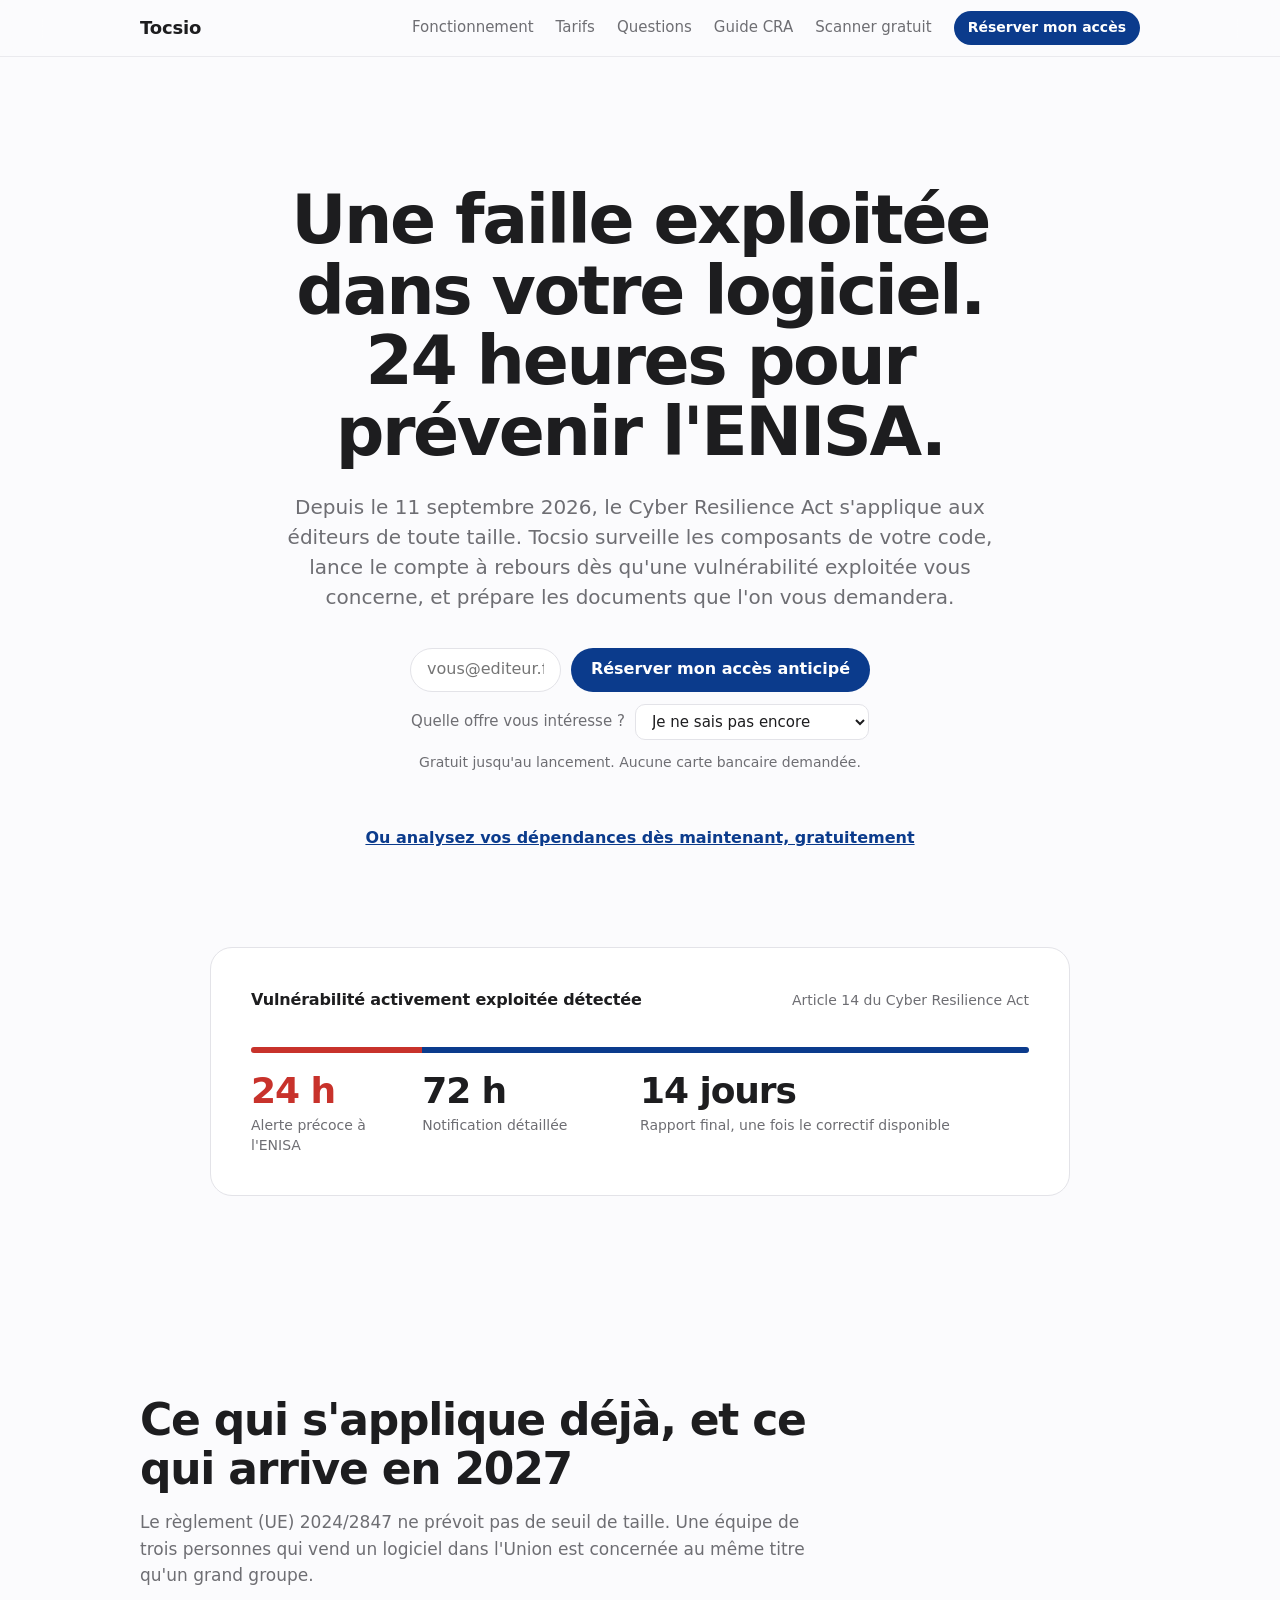
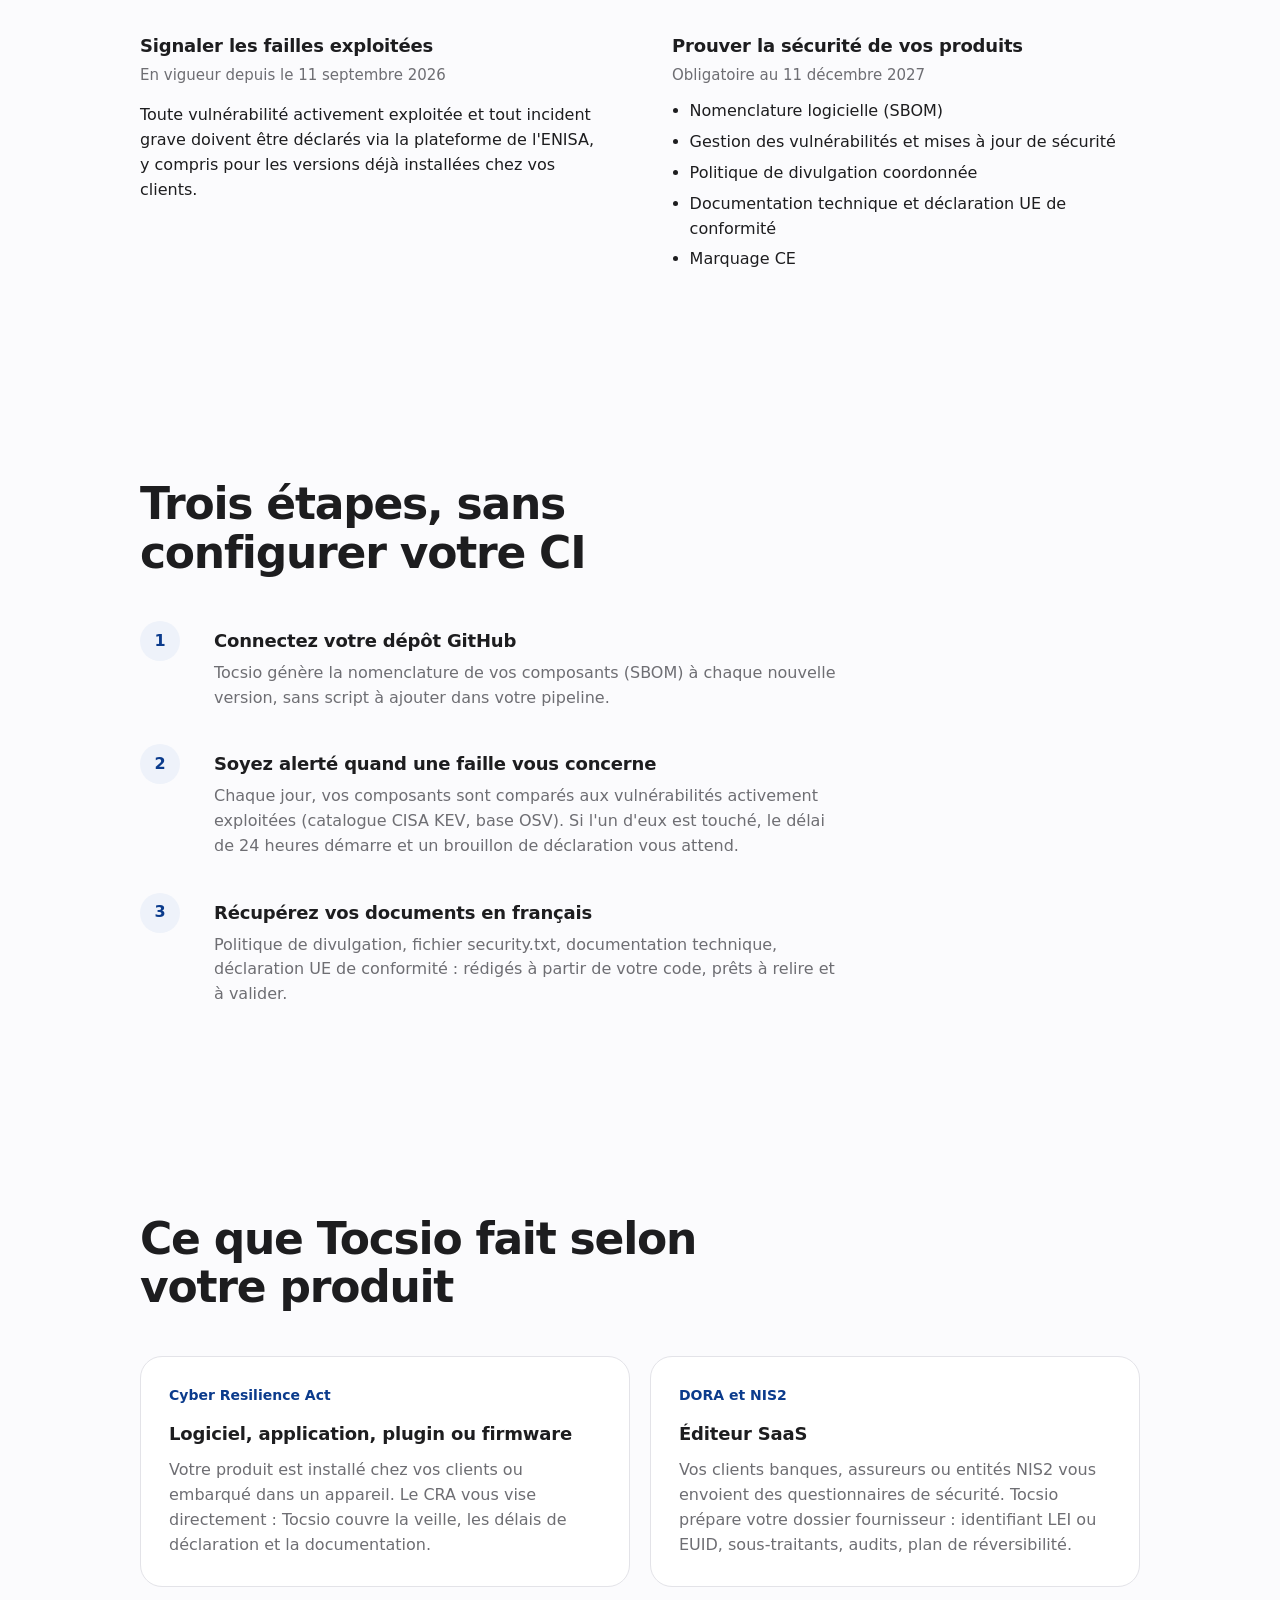
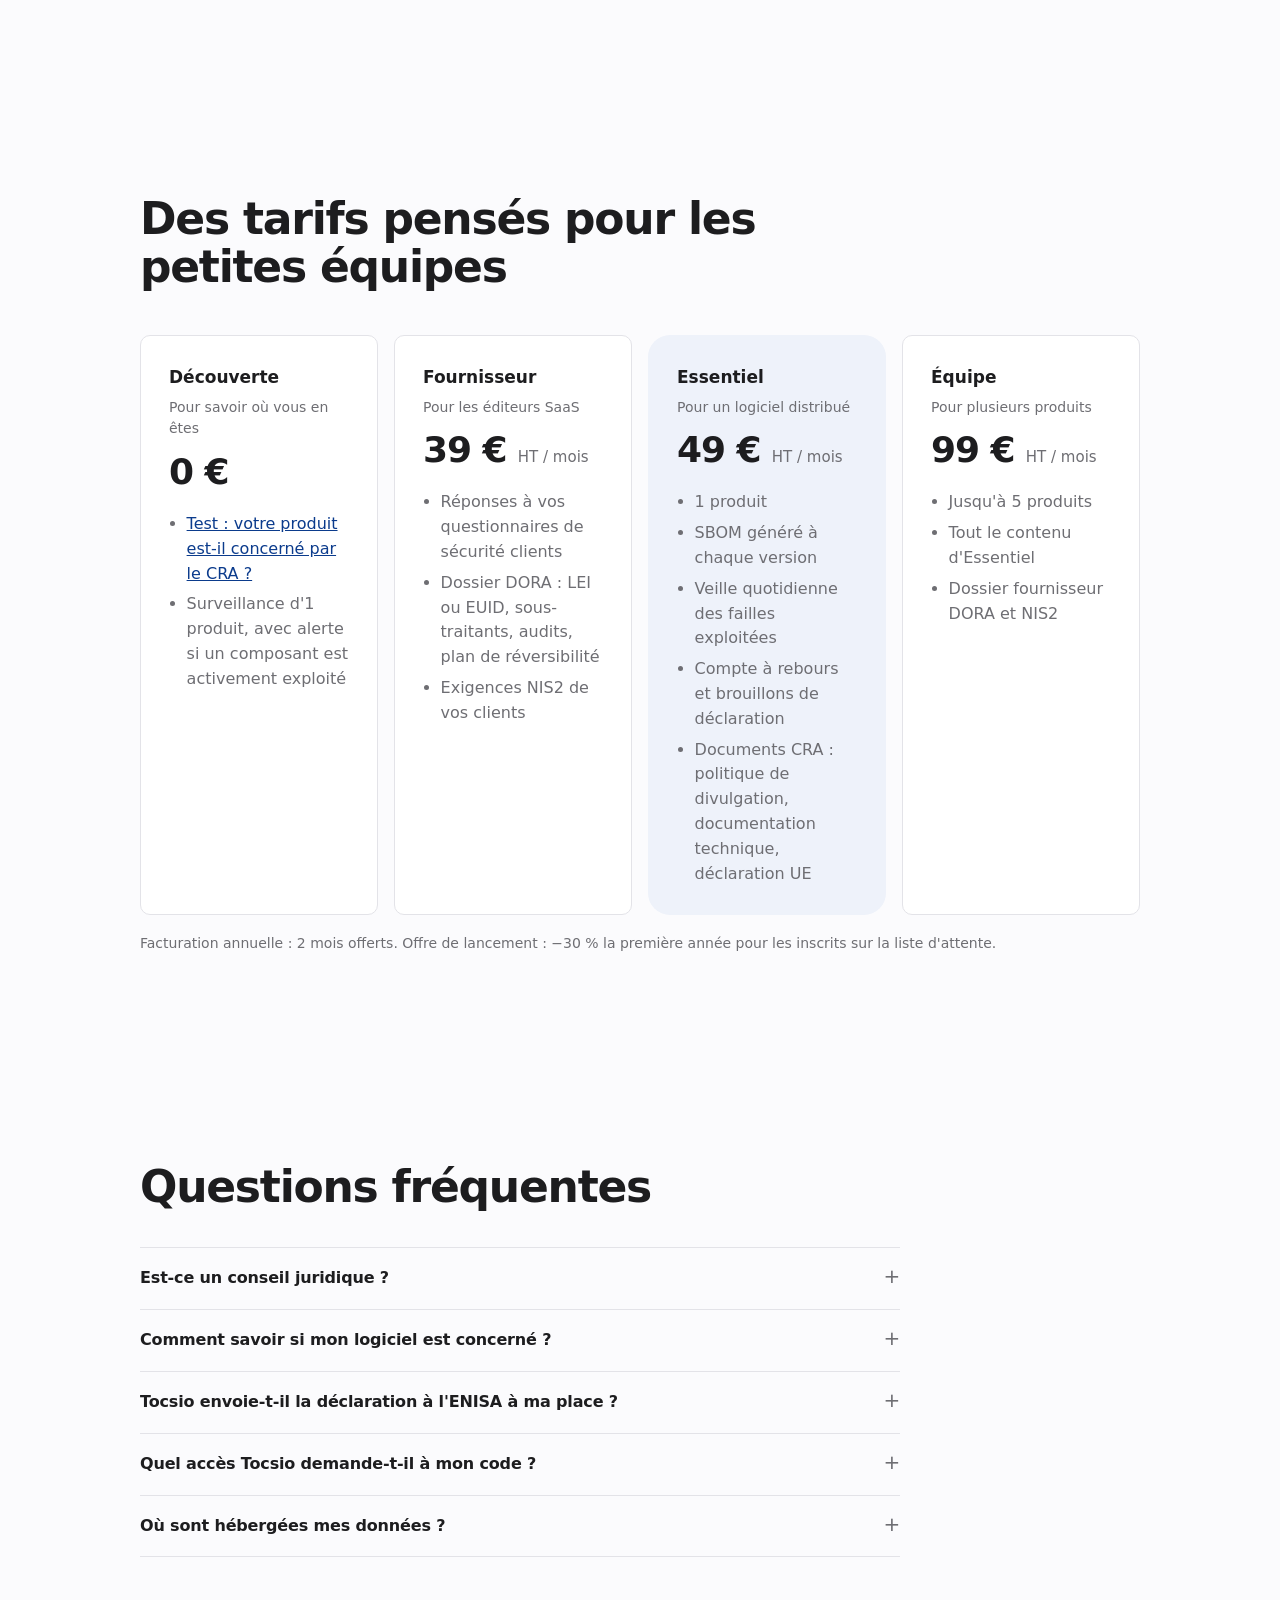
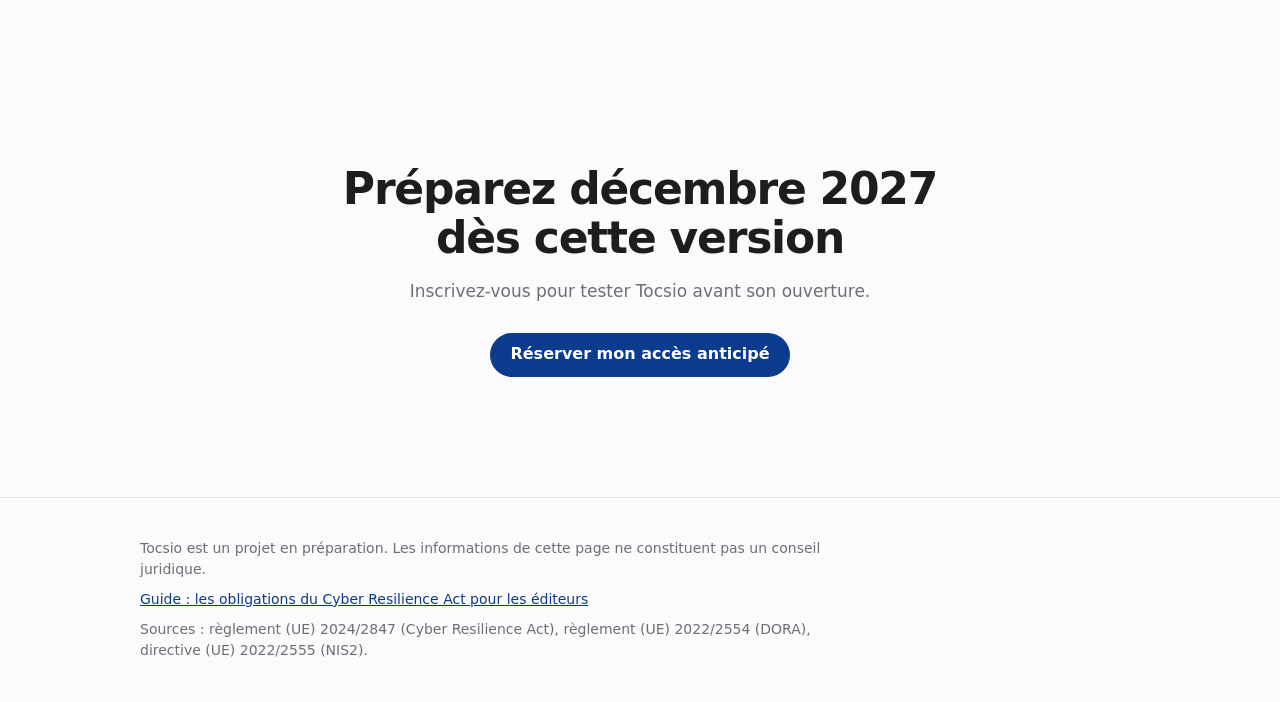
==== index.html @ d448d85e "Add the free dependency scanner and a daily CISA KEV mirror The scanner reads lockfiles from a publi" ====
<!doctype html>
<html lang="fr">
<head>
<meta charset="utf-8">
<meta name="viewport" content="width=device-width, initial-scale=1, viewport-fit=cover">
<title>Tocsio | Conformité Cyber Resilience Act pour éditeurs de logiciels</title>
<meta name="description" content="Depuis le 11 septembre 2026, le Cyber Resilience Act impose aux éditeurs de signaler en 24 heures toute vulnérabilité exploitée. Tocsio surveille vos composants, lance le compte à rebours et prépare vos documents.">
<link rel="canonical" href="https://hosniadnane.github.io/vigie-landing/">
<style>
  :root {
    --paper: #FBFBFD;
    --surface: #FFFFFF;
    --ink: #1D1D1F;
    --mute: #6E6E73;
    --line: #E3E3E8;
    --blue: #0B3B8C;
    --blue-soft: #EEF2FA;
    --signal: #C8322B;
    --nav: rgba(251, 251, 253, 0.72);
    --radius-lg: 22px;
    --radius-sm: 10px;
    color-scheme: light;
  }
  @media (prefers-color-scheme: dark) {
    :root {
      --paper: #0F1012;
      --surface: #17181B;
      --ink: #F5F5F7;
      --mute: #A1A1A6;
      --line: #2C2D31;
      --blue: #7FA6F0;
      --blue-soft: #18213A;
      --signal: #FF6B5E;
      --nav: rgba(15, 16, 18, 0.72);
      color-scheme: dark;
    }
  }

  * { box-sizing: border-box; }
  html { -webkit-text-size-adjust: 100%; scroll-behavior: smooth; }
  body {
    margin: 0;
    background: var(--paper);
    color: var(--ink);
    font: 100%/1.55 system-ui, -apple-system, "Segoe UI", Roboto, "Helvetica Neue", Arial, sans-serif;
    font-optical-sizing: auto;
  }
  a { color: var(--blue); }
  :focus-visible { outline: 3px solid var(--blue); outline-offset: 3px; border-radius: 6px; }

  .visually-hidden { position: absolute; width: 1px; height: 1px; overflow: hidden; clip: rect(0 0 0 0); white-space: nowrap; }

  .wrap { max-width: 1040px; margin: 0 auto; padding-inline: max(20px, env(safe-area-inset-left)); }

  /* Navigation: translucent layer, content scrolls under it */
  .nav {
    position: sticky;
    top: 0;
    z-index: 10;
    padding-top: env(safe-area-inset-top, 0px);
    background: var(--nav);
    backdrop-filter: blur(20px) saturate(180%);
    -webkit-backdrop-filter: blur(20px) saturate(180%);
    border-bottom: 1px solid color-mix(in srgb, var(--line) 70%, transparent);
  }
  .nav-inner { display: flex; align-items: center; justify-content: space-between; gap: 16px; height: 56px; }
  .brand { font-weight: 650; font-size: 1.125rem; letter-spacing: -0.01em; color: var(--ink); text-decoration: none; }
  .nav-links { display: flex; align-items: center; gap: 22px; font-size: 0.9375rem; }
  .nav-links a { color: var(--mute); text-decoration: none; }
  .nav-links a:hover { color: var(--ink); }
  .nav-links .btn { color: #fff; }

  .btn {
    display: inline-flex;
    align-items: center;
    justify-content: center;
    min-height: 44px;
    padding: 0 20px;
    border: 0;
    border-radius: 999px;
    background: var(--blue);
    color: #fff;
    font: inherit;
    font-weight: 600;
    text-decoration: none;
    cursor: pointer;
    transition: transform 100ms ease-out, opacity 150ms ease;
  }
  .btn:hover { opacity: 0.92; }
  .btn:active { transform: scale(0.97); }
  .btn-small { min-height: 34px; padding: 0 14px; font-size: 0.875rem; }
  @media (prefers-color-scheme: dark) { .btn, .nav-links .btn { color: #0F1012; } }

  /* Hero */
  .hero { padding-block: clamp(64px, 11vw, 128px) clamp(48px, 8vw, 96px); text-align: center; }
  .hero h1 {
    margin: 0 auto;
    max-width: 17ch;
    font-size: clamp(2.25rem, 6vw, 4.25rem);
    line-height: 1.04;
    letter-spacing: -0.035em;
    font-weight: 700;
  }
  .hero .lede {
    margin: 24px auto 0;
    max-width: 58ch;
    font-size: clamp(1.0625rem, 1.6vw, 1.25rem);
    line-height: 1.5;
    color: var(--mute);
  }

  /* Waitlist form */
  .signup { margin: 36px auto 0; max-width: 460px; }
  .signup-row { display: flex; gap: 10px; }
  .signup input {
    flex: 1;
    min-width: 0;
    min-height: 44px;
    padding: 0 16px;
    border: 1px solid var(--line);
    border-radius: 999px;
    background: var(--surface);
    color: var(--ink);
    font: inherit;
  }
  .signup input:focus-visible { outline-offset: 1px; }
  .signup .note { margin: 12px 0 0; font-size: 0.875rem; color: var(--mute); }
  .try { margin: 18px 0 0; font-weight: 600; }
  .plan-pick { display: flex; align-items: center; justify-content: center; gap: 10px; margin-top: 12px; font-size: 0.9375rem; color: var(--mute); flex-wrap: wrap; }
  .plan-pick select {
    min-height: 36px; padding: 0 12px; border: 1px solid var(--line); border-radius: 10px;
    background: var(--surface); color: var(--ink); font: inherit;
  }
  .signup .status { margin: 12px 0 0; font-size: 0.9375rem; min-height: 1.5em; }
  .signup .status.ok { color: var(--blue); }
  .signup .status.err { color: var(--signal); }
  @media (max-width: 480px) { .signup-row { flex-direction: column; } }

  /* The reporting clock: the one bold element */
  .clock {
    margin: clamp(56px, 9vw, 96px) auto 0;
    max-width: 860px;
    padding: clamp(24px, 4vw, 40px);
    border-radius: var(--radius-lg);
    background: var(--surface);
    border: 1px solid var(--line);
    text-align: left;
  }
  .clock-head { display: flex; justify-content: space-between; align-items: baseline; gap: 12px; flex-wrap: wrap; }
  .clock-head p { margin: 0; font-weight: 600; letter-spacing: -0.01em; }
  .clock-head span { color: var(--mute); font-size: 0.875rem; }
  .track { position: relative; height: 6px; margin: 34px 0 0; border-radius: 99px; background: var(--line); overflow: hidden; }
  .fill {
    position: absolute; inset: 0;
    background: linear-gradient(90deg, var(--signal) 0 22%, var(--blue) 22% 100%);
    transform-origin: left center;
    transform: scaleX(1);
  }
  .clock.pending .fill { transform: scaleX(0); }
  .clock.animate .fill { animation: run 2.4s cubic-bezier(0.22, 1, 0.36, 1) 0.3s both; }
  @keyframes run { from { transform: scaleX(0); } to { transform: scaleX(1); } }
  .marks { display: grid; grid-template-columns: 22% 28% 1fr; margin-top: 18px; }
  .mark { padding-right: 12px; }
  .mark b { display: block; font-size: clamp(1.5rem, 3.4vw, 2.25rem); line-height: 1.1; letter-spacing: -0.03em; }
  .mark.first b { color: var(--signal); }
  .mark small { display: block; margin-top: 6px; color: var(--mute); font-size: 0.875rem; line-height: 1.4; }
  @media (max-width: 640px) {
    .marks { grid-template-columns: 1fr; gap: 18px; }
    .track { display: none; }
    .mark { padding-left: 14px; border-left: 3px solid var(--blue); }
    .mark.first { border-left-color: var(--signal); }
  }

  /* Sections */
  section { padding-block: clamp(56px, 9vw, 104px); }
  .section-title {
    margin: 0;
    max-width: 22ch;
    font-size: clamp(1.75rem, 3.6vw, 2.75rem);
    line-height: 1.1;
    letter-spacing: -0.028em;
    font-weight: 700;
  }
  .section-intro { margin: 16px 0 0; max-width: 62ch; color: var(--mute); font-size: 1.0625rem; }

  .law { display: grid; grid-template-columns: 1fr 1fr; gap: clamp(28px, 5vw, 64px); margin-top: 44px; }
  .law h3 { margin: 0; font-size: 1.125rem; letter-spacing: -0.01em; }
  .law .when { margin: 4px 0 12px; color: var(--mute); font-size: 0.9375rem; }
  .law p, .law li { max-width: 52ch; }
  .law ul { margin: 0; padding-left: 1.1em; }
  .law li + li { margin-top: 6px; }
  @media (max-width: 720px) { .law { grid-template-columns: 1fr; } }

  .steps { list-style: none; margin: 44px 0 0; padding: 0; display: grid; gap: 34px; counter-reset: step; }
  .steps li { display: grid; grid-template-columns: 56px 1fr; gap: 6px 18px; counter-increment: step; }
  .steps li::before {
    content: counter(step);
    grid-row: span 2;
    width: 40px; height: 40px;
    display: grid; place-items: center;
    border-radius: 50%;
    background: var(--blue-soft);
    color: var(--blue);
    font-weight: 700;
  }
  .steps h3 { margin: 6px 0 0; font-size: 1.125rem; letter-spacing: -0.01em; }
  .steps p { margin: 0; max-width: 62ch; color: var(--mute); }

  .who { display: grid; grid-template-columns: 1fr 1fr; gap: 20px; margin-top: 44px; }
  .who article { padding: 28px; border-radius: var(--radius-lg); background: var(--surface); border: 1px solid var(--line); }
  .who h3 { margin: 0 0 10px; font-size: 1.125rem; letter-spacing: -0.01em; }
  .who p { margin: 0; color: var(--mute); }
  .who .tag { margin: 0 0 14px; font-size: 0.875rem; font-weight: 600; color: var(--blue); }
  @media (max-width: 720px) { .who { grid-template-columns: 1fr; } }

  .plans { display: grid; grid-template-columns: repeat(4, 1fr); gap: 16px; margin-top: 44px; align-items: stretch; }
  .plan .for { margin: 6px 0 0; font-size: 0.875rem; color: var(--mute); }
  .plan { padding: 28px; border-radius: var(--radius-sm); border: 1px solid var(--line); background: var(--surface); display: flex; flex-direction: column; }
  .plan.main { border-radius: var(--radius-lg); background: var(--blue-soft); border-color: transparent; }
  .plan h3 { margin: 0; font-size: 1.0625rem; }
  .price { margin: 14px 0 4px; font-size: 2.25rem; font-weight: 700; letter-spacing: -0.03em; line-height: 1; }
  .price span { font-size: 0.9375rem; font-weight: 500; color: var(--mute); letter-spacing: 0; }
  .plan ul { margin: 18px 0 0; padding-left: 1.1em; color: var(--mute); }
  .plan li + li { margin-top: 6px; }
  .plans-note { margin: 18px 0 0; color: var(--mute); font-size: 0.875rem; }
  @media (max-width: 980px) { .plans { grid-template-columns: repeat(2, 1fr); } }
  @media (max-width: 560px) { .plans { grid-template-columns: 1fr; } }

  .faq { margin-top: 36px; max-width: 760px; }
  .faq details { border-top: 1px solid var(--line); padding: 18px 0; }
  .faq details:last-child { border-bottom: 1px solid var(--line); }
  .faq summary { cursor: pointer; font-weight: 600; letter-spacing: -0.01em; list-style: none; display: flex; justify-content: space-between; gap: 16px; }
  .faq summary::-webkit-details-marker { display: none; }
  .faq summary::after { content: "+"; color: var(--mute); font-weight: 400; font-size: 1.25rem; line-height: 1; transition: transform 200ms ease; }
  .faq details[open] summary::after { transform: rotate(45deg); }
  .faq p { margin: 12px 0 0; color: var(--mute); max-width: 66ch; }

  .closing { text-align: center; }
  .closing .section-title { margin-inline: auto; }
  .closing .section-intro { margin-inline: auto; }

  footer { padding-block: 40px calc(40px + env(safe-area-inset-bottom, 0px)); border-top: 1px solid var(--line); color: var(--mute); font-size: 0.875rem; }
  footer p { margin: 0; max-width: 80ch; }
  footer p + p { margin-top: 8px; }

  @media (max-width: 560px) { .nav-links a:not(.btn) { display: none; } }

  @media (prefers-reduced-motion: reduce) {
    html { scroll-behavior: auto; }
    .clock.animate .fill { animation: none; }
    .btn, .faq summary::after { transition: none; }
  }
  @media (prefers-reduced-transparency: reduce) {
    .nav { background: var(--paper); backdrop-filter: none; -webkit-backdrop-filter: none; }
  }
</style>
</head>
<body>

<header class="nav">
  <div class="wrap nav-inner">
    <a class="brand" href="#">Tocsio</a>
    <nav class="nav-links" aria-label="Navigation principale">
      <a href="#fonctionnement">Fonctionnement</a>
      <a href="#tarifs">Tarifs</a>
      <a href="#questions">Questions</a>
      <a href="cyber-resilience-act-editeurs/">Guide CRA</a>
      <a href="scanner/">Scanner gratuit</a>
      <a class="btn btn-small" href="#inscription">Réserver mon accès</a>
    </nav>
  </div>
</header>

<main>
  <div class="wrap hero">
    <h1>Une faille exploitée dans votre logiciel. 24&nbsp;heures pour prévenir l'ENISA.</h1>
    <p class="lede">Depuis le 11&nbsp;septembre 2026, le Cyber Resilience Act s'applique aux éditeurs de toute taille. Tocsio surveille les composants de votre code, lance le compte à rebours dès qu'une vulnérabilité exploitée vous concerne, et prépare les documents que l'on vous demandera.</p>

    <form class="signup" id="inscription" novalidate>
      <div class="signup-row">
        <label for="email" class="visually-hidden">Adresse e-mail professionnelle</label>
        <input id="email" name="email" type="email" autocomplete="email" placeholder="vous@editeur.fr" required>
        <button class="btn" type="submit">Réserver mon accès anticipé</button>
      </div>
      <div class="plan-pick">
        <label for="offre">Quelle offre vous intéresse ?</label>
        <select id="offre" name="offre">
          <option value="">Je ne sais pas encore</option>
          <option value="decouverte">Découverte (0 €)</option>
          <option value="fournisseur">Fournisseur (39 € / mois)</option>
          <option value="essentiel">Essentiel (49 € / mois)</option>
          <option value="equipe">Équipe (99 € / mois)</option>
        </select>
      </div>
      <p class="note">Gratuit jusqu'au lancement. Aucune carte bancaire demandée.</p>
      <p class="status" role="status" aria-live="polite"></p>
    </form>
    <p class="try"><a href="scanner/">Ou analysez vos dépendances dès maintenant, gratuitement</a></p>

    <div class="clock" id="clock" aria-label="Délais de déclaration imposés par le Cyber Resilience Act">
      <div class="clock-head">
        <p>Vulnérabilité activement exploitée détectée</p>
        <span>Article 14 du Cyber Resilience Act</span>
      </div>
      <div class="track" aria-hidden="true"><div class="fill"></div></div>
      <div class="marks">
        <div class="mark first"><b>24 h</b><small>Alerte précoce à l'ENISA</small></div>
        <div class="mark"><b>72 h</b><small>Notification détaillée</small></div>
        <div class="mark"><b>14 jours</b><small>Rapport final, une fois le correctif disponible</small></div>
      </div>
    </div>
  </div>

  <section aria-labelledby="t-loi">
    <div class="wrap">
      <h2 class="section-title" id="t-loi">Ce qui s'applique déjà, et ce qui arrive en 2027</h2>
      <p class="section-intro">Le règlement (UE) 2024/2847 ne prévoit pas de seuil de taille. Une équipe de trois personnes qui vend un logiciel dans l'Union est concernée au même titre qu'un grand groupe.</p>
      <div class="law">
        <div>
          <h3>Signaler les failles exploitées</h3>
          <p class="when">En vigueur depuis le 11 septembre 2026</p>
          <p>Toute vulnérabilité activement exploitée et tout incident grave doivent être déclarés via la plateforme de l'ENISA, y compris pour les versions déjà installées chez vos clients.</p>
        </div>
        <div>
          <h3>Prouver la sécurité de vos produits</h3>
          <p class="when">Obligatoire au 11 décembre 2027</p>
          <ul>
            <li>Nomenclature logicielle (SBOM)</li>
            <li>Gestion des vulnérabilités et mises à jour de sécurité</li>
            <li>Politique de divulgation coordonnée</li>
            <li>Documentation technique et déclaration UE de conformité</li>
            <li>Marquage CE</li>
          </ul>
        </div>
      </div>
    </div>
  </section>

  <section id="fonctionnement" aria-labelledby="t-fonc">
    <div class="wrap">
      <h2 class="section-title" id="t-fonc">Trois étapes, sans configurer votre CI</h2>
      <ol class="steps">
        <li>
          <h3>Connectez votre dépôt GitHub</h3>
          <p>Tocsio génère la nomenclature de vos composants (SBOM) à chaque nouvelle version, sans script à ajouter dans votre pipeline.</p>
        </li>
        <li>
          <h3>Soyez alerté quand une faille vous concerne</h3>
          <p>Chaque jour, vos composants sont comparés aux vulnérabilités activement exploitées (catalogue CISA KEV, base OSV). Si l'un d'eux est touché, le délai de 24 heures démarre et un brouillon de déclaration vous attend.</p>
        </li>
        <li>
          <h3>Récupérez vos documents en français</h3>
          <p>Politique de divulgation, fichier security.txt, documentation technique, déclaration UE de conformité : rédigés à partir de votre code, prêts à relire et à valider.</p>
        </li>
      </ol>
    </div>
  </section>

  <section aria-labelledby="t-qui">
    <div class="wrap">
      <h2 class="section-title" id="t-qui">Ce que Tocsio fait selon votre produit</h2>
      <div class="who">
        <article>
          <p class="tag">Cyber Resilience Act</p>
          <h3>Logiciel, application, plugin ou firmware</h3>
          <p>Votre produit est installé chez vos clients ou embarqué dans un appareil. Le CRA vous vise directement : Tocsio couvre la veille, les délais de déclaration et la documentation.</p>
        </article>
        <article>
          <p class="tag">DORA et NIS2</p>
          <h3>Éditeur SaaS</h3>
          <p>Vos clients banques, assureurs ou entités NIS2 vous envoient des questionnaires de sécurité. Tocsio prépare votre dossier fournisseur : identifiant LEI ou EUID, sous-traitants, audits, plan de réversibilité.</p>
        </article>
      </div>
    </div>
  </section>

  <section id="tarifs" aria-labelledby="t-tarifs">
    <div class="wrap">
      <h2 class="section-title" id="t-tarifs">Des tarifs pensés pour les petites équipes</h2>
      <div class="plans">
        <div class="plan">
          <h3>Découverte</h3>
          <p class="for">Pour savoir où vous en êtes</p>
          <p class="price">0 €</p>
          <ul>
            <li><a href="test-cra/">Test : votre produit est-il concerné par le CRA ?</a></li>
            <li>Surveillance d'1 produit, avec alerte si un composant est activement exploité</li>
          </ul>
        </div>
        <div class="plan">
          <h3>Fournisseur</h3>
          <p class="for">Pour les éditeurs SaaS</p>
          <p class="price">39 € <span>HT / mois</span></p>
          <ul>
            <li>Réponses à vos questionnaires de sécurité clients</li>
            <li>Dossier DORA : LEI ou EUID, sous-traitants, audits, plan de réversibilité</li>
            <li>Exigences NIS2 de vos clients</li>
          </ul>
        </div>
        <div class="plan main">
          <h3>Essentiel</h3>
          <p class="for">Pour un logiciel distribué</p>
          <p class="price">49 € <span>HT / mois</span></p>
          <ul>
            <li>1 produit</li>
            <li>SBOM généré à chaque version</li>
            <li>Veille quotidienne des failles exploitées</li>
            <li>Compte à rebours et brouillons de déclaration</li>
            <li>Documents CRA : politique de divulgation, documentation technique, déclaration UE</li>
          </ul>
        </div>
        <div class="plan">
          <h3>Équipe</h3>
          <p class="for">Pour plusieurs produits</p>
          <p class="price">99 € <span>HT / mois</span></p>
          <ul>
            <li>Jusqu'à 5 produits</li>
            <li>Tout le contenu d'Essentiel</li>
            <li>Dossier fournisseur DORA et NIS2</li>
          </ul>
        </div>
      </div>
      <p class="plans-note">Facturation annuelle : 2 mois offerts. Offre de lancement : −30 % la première année pour les inscrits sur la liste d'attente.</p>
    </div>
  </section>

  <section id="questions" aria-labelledby="t-faq">
    <div class="wrap">
      <h2 class="section-title" id="t-faq">Questions fréquentes</h2>
      <div class="faq">
        <details>
          <summary>Est-ce un conseil juridique ?</summary>
          <p>Non. Tocsio fournit des outils et des modèles conçus par un professionnel de la cybersécurité. Pour toute décision juridique, faites valider vos documents par votre conseil.</p>
        </details>
        <details>
          <summary>Comment savoir si mon logiciel est concerné ?</summary>
          <p>Le CRA vise les produits comportant des éléments numériques mis sur le marché européen. Certains cas en sont exclus, comme les services purement SaaS ou l'open source non commercial. <a href="test-cra/">Le test gratuit</a> vous aide à situer votre produit en deux minutes.</p>
        </details>
        <details>
          <summary>Tocsio envoie-t-il la déclaration à l'ENISA à ma place ?</summary>
          <p>Tocsio prépare la déclaration et suit les trois délais. L'envoi se fait par vous, sur la plateforme de signalement de l'ENISA.</p>
        </details>
        <details>
          <summary>Quel accès Tocsio demande-t-il à mon code ?</summary>
          <p>Un accès en lecture seule à vos dépôts, via une application GitHub. Il reste actif pour surveiller vos composants à chaque nouvelle version, et vous pouvez le retirer à tout moment depuis GitHub.</p>
          <p>Pour rédiger votre documentation technique, l'IA de Tocsio analyse votre dépôt. Votre code n'est pas conservé : seuls le SBOM et vos documents sont stockés.</p>
        </details>
        <details>
          <summary>Où sont hébergées mes données ?</summary>
          <p>Vos données sont hébergées en France. L'analyse par IA est réalisée dans l'Union européenne, et vos données ne servent pas à entraîner de modèle.</p>
        </details>
      </div>
    </div>
  </section>

  <section class="closing" aria-labelledby="t-fin">
    <div class="wrap">
      <h2 class="section-title" id="t-fin">Préparez décembre 2027 dès cette version</h2>
      <p class="section-intro">Inscrivez-vous pour tester Tocsio avant son ouverture.</p>
      <p style="margin-top:28px"><a class="btn" href="#inscription">Réserver mon accès anticipé</a></p>
    </div>
  </section>
</main>

<footer>
  <div class="wrap">
    <p>Tocsio est un projet en préparation. Les informations de cette page ne constituent pas un conseil juridique.</p>
    <p><a href="cyber-resilience-act-editeurs/">Guide : les obligations du Cyber Resilience Act pour les éditeurs</a></p>
    <p>Sources : règlement (UE) 2024/2847 (Cyber Resilience Act), règlement (UE) 2022/2554 (DORA), directive (UE) 2022/2555 (NIS2).</p>
  </div>
</footer>

<script>
  // Formspree waitlist form.
  const FORM_ENDPOINT = "https://formspree.io/f/xvkaworv";

  const form = document.getElementById("inscription");
  const input = document.getElementById("email");
  const status = form.querySelector(".status");

  form.addEventListener("submit", async (event) => {
    event.preventDefault();
    status.className = "status";

    if (!input.checkValidity()) {
      status.textContent = "Saisissez une adresse e-mail valide.";
      status.classList.add("err");
      input.focus();
      return;
    }
    if (!FORM_ENDPOINT) {
      status.textContent = "Le formulaire n'est pas encore connecté.";
      status.classList.add("err");
      return;
    }

    const button = form.querySelector("button");
    button.disabled = true;
    try {
      const response = await fetch(FORM_ENDPOINT, {
        method: "POST",
        headers: { "Accept": "application/json", "Content-Type": "application/json" },
        body: JSON.stringify({ email: input.value, offre: document.getElementById("offre").value || "indecis", source: "accueil" })
      });
      if (!response.ok) throw new Error(String(response.status));
      status.textContent = "C'est noté. Vous serez prévenu avant l'ouverture.";
      status.classList.add("ok");
      form.reset();
    } catch {
      status.textContent = "L'inscription n'a pas abouti. Réessayez dans un instant.";
      status.classList.add("err");
    } finally {
      button.disabled = false;
    }
  });

  // One orchestrated moment: the reporting clock fills once it is on screen.
  const clock = document.getElementById("clock");
  const reduce = window.matchMedia("(prefers-reduced-motion: reduce)").matches;
  if (!reduce && "IntersectionObserver" in window) {
    clock.classList.add("pending");
    const observer = new IntersectionObserver((entries) => {
      if (entries.some((e) => e.isIntersecting)) {
        clock.classList.replace("pending", "animate");
        observer.disconnect();
      }
    }, { threshold: 0.4 });
    observer.observe(clock);
  }
</script>
</body>
</html>
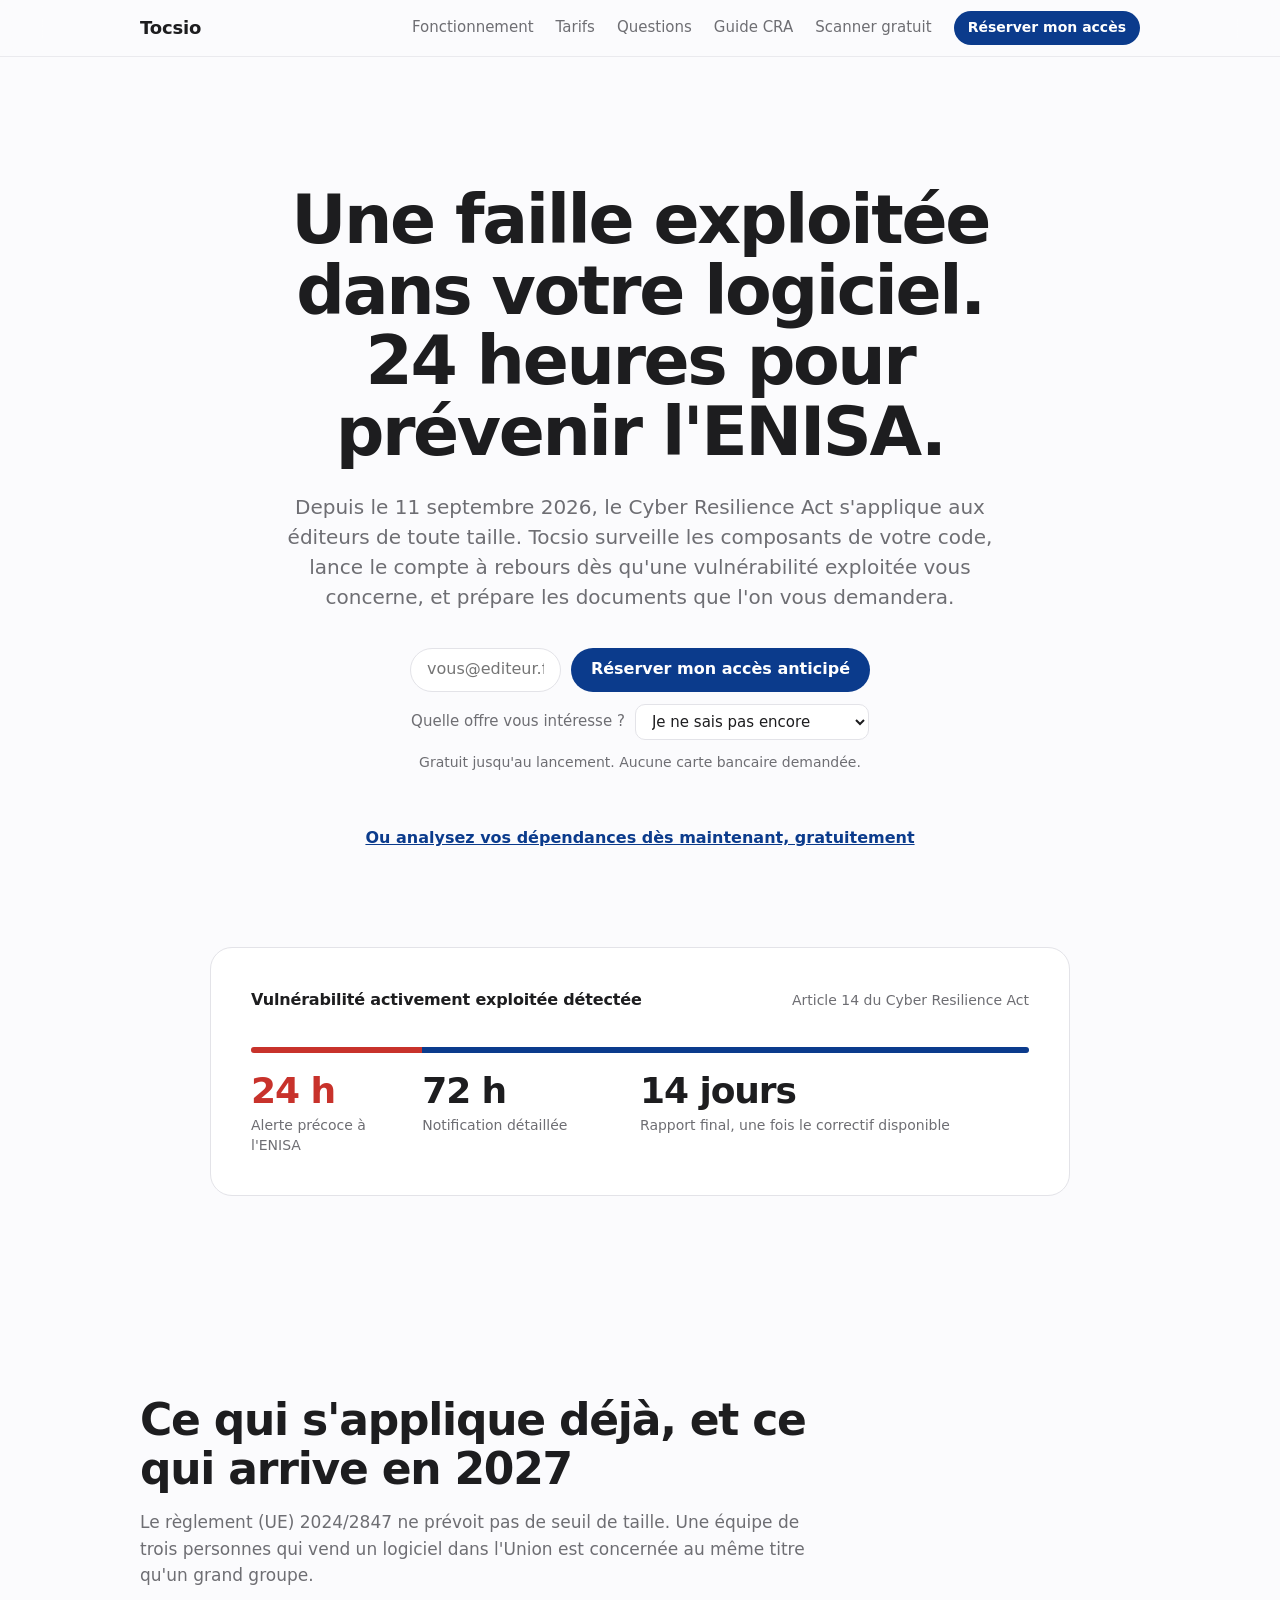
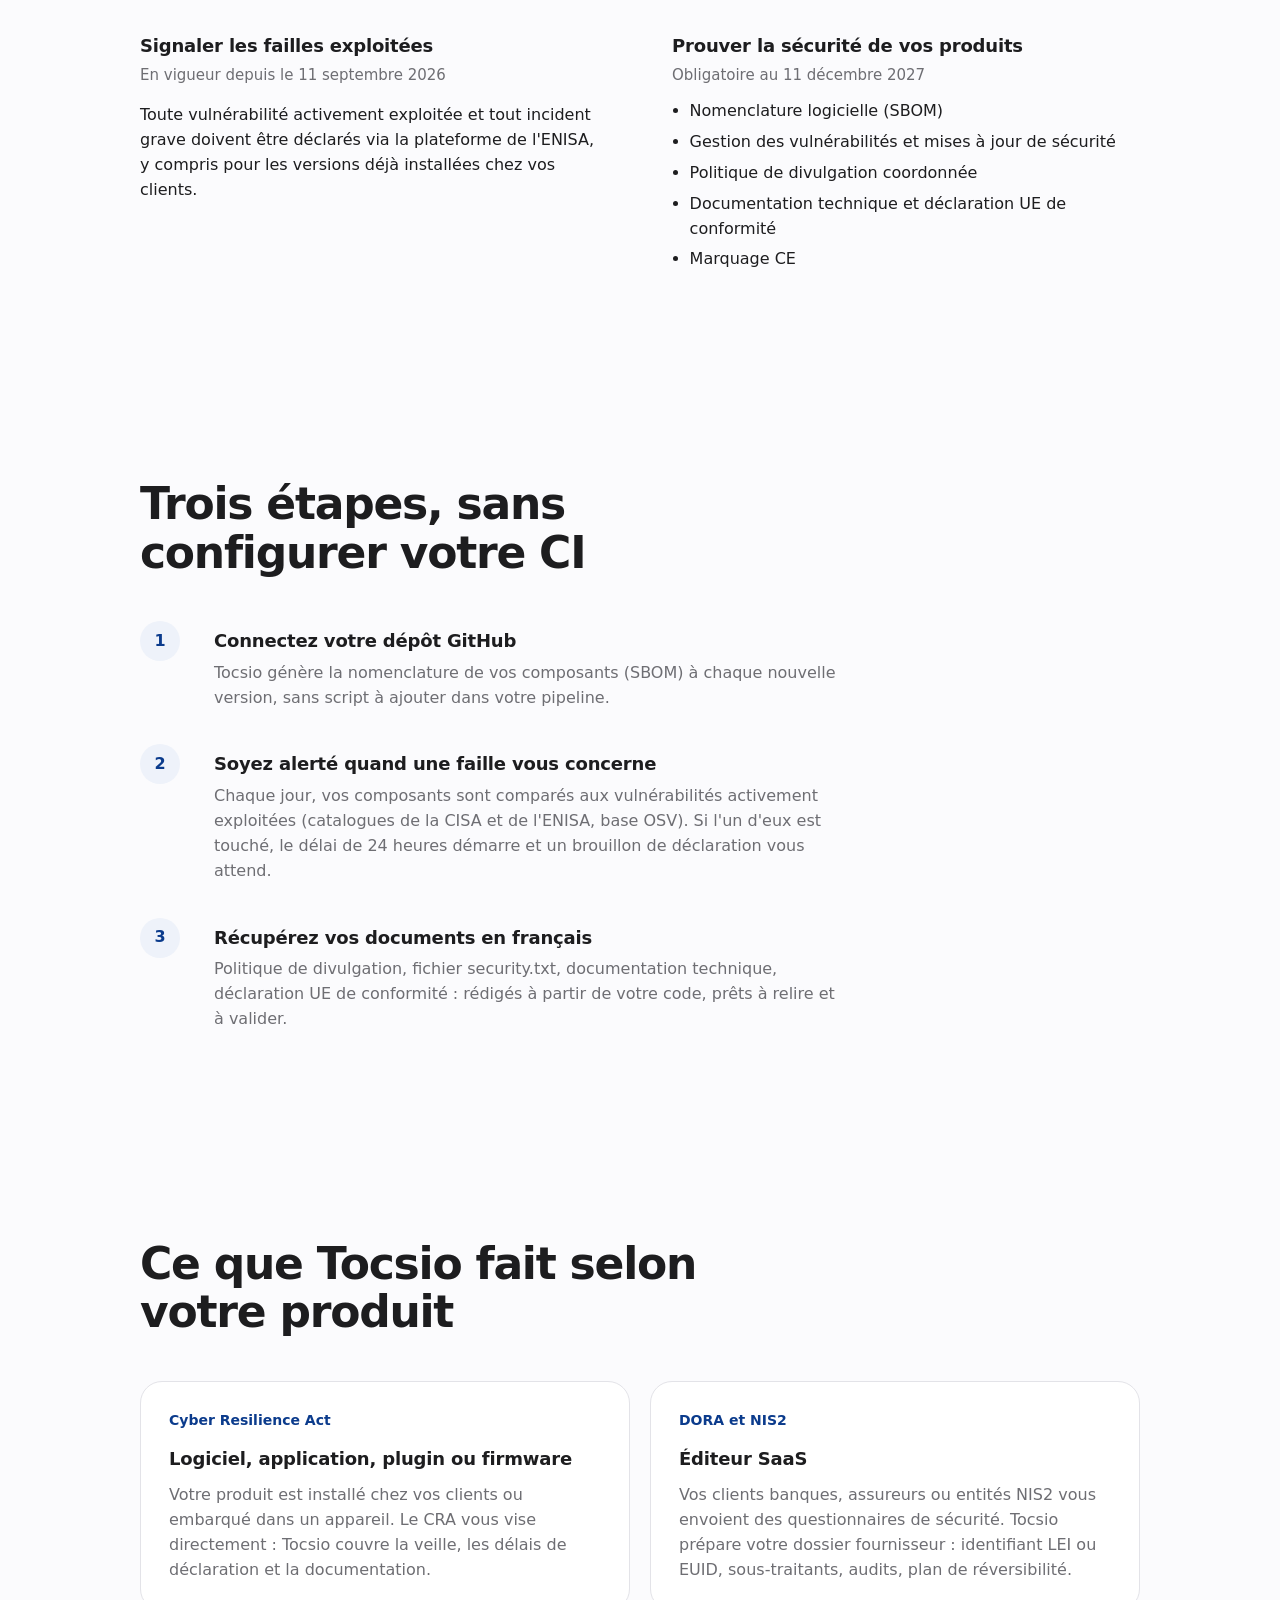
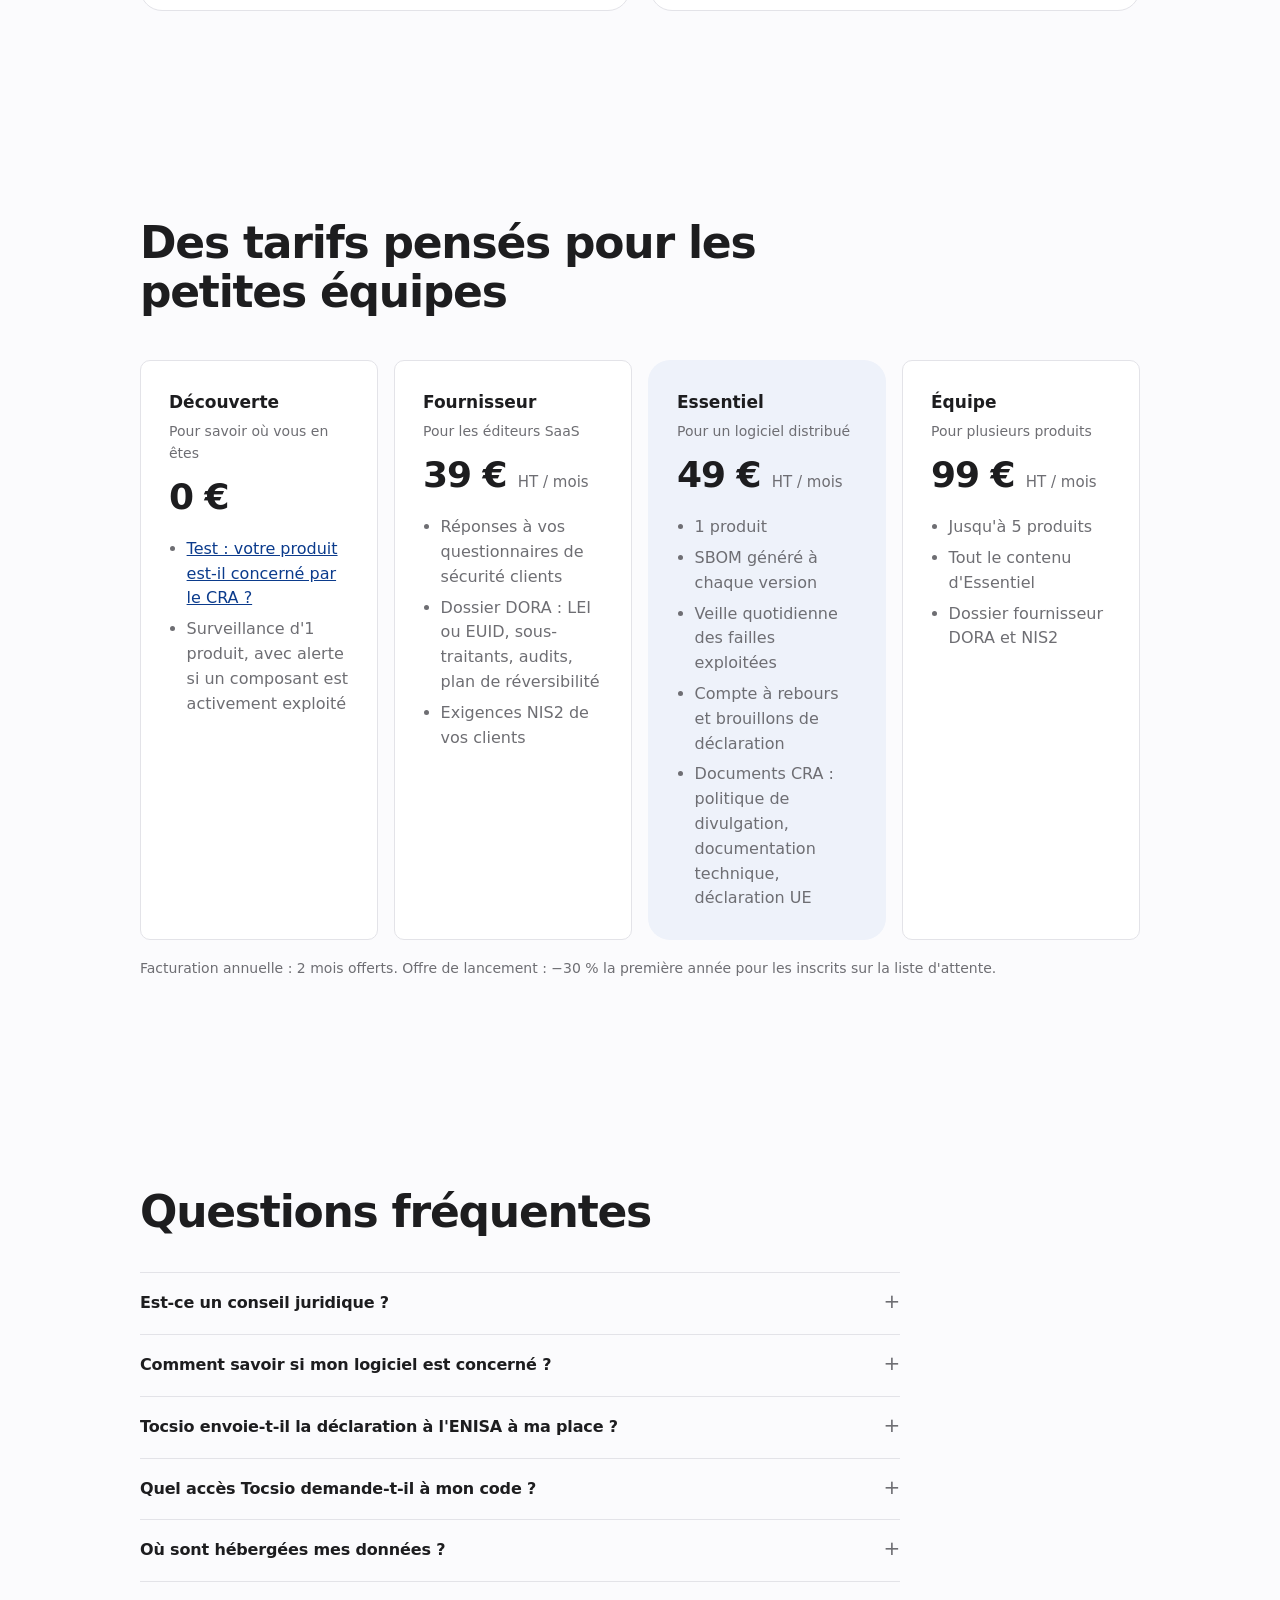
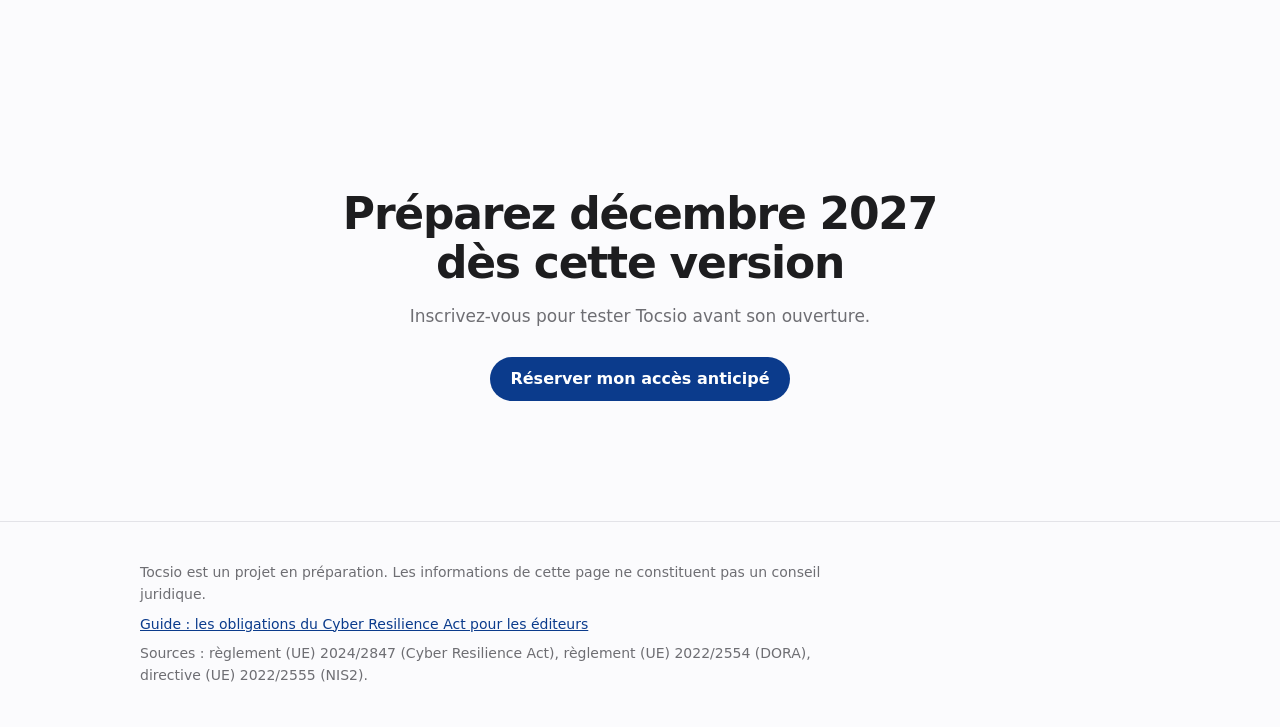
==== commit af0c0b78: "Add ENISA's EU catalogue of exploited vulnerabilities The daily mirror now merges CISA's KEV with EN" ====
--- a/index.html
+++ b/index.html
@@ -6,6 +6,54 @@
 <title>Tocsio | Conformité Cyber Resilience Act pour éditeurs de logiciels</title>
 <meta name="description" content="Depuis le 11 septembre 2026, le Cyber Resilience Act impose aux éditeurs de signaler en 24 heures toute vulnérabilité exploitée. Tocsio surveille vos composants, lance le compte à rebours et prépare vos documents.">
 <link rel="canonical" href="https://hosniadnane.github.io/vigie-landing/">
+<script type="application/ld+json">
+{
+  "@context": "https://schema.org",
+  "@type": "FAQPage",
+  "mainEntity": [
+    {
+      "@type": "Question",
+      "name": "Est-ce un conseil juridique ?",
+      "acceptedAnswer": {
+        "@type": "Answer",
+        "text": "Non. Tocsio fournit des outils et des modèles conçus par un professionnel de la cybersécurité. Pour toute décision juridique, faites valider vos documents par votre conseil."
+      }
+    },
+    {
+      "@type": "Question",
+      "name": "Comment savoir si mon logiciel est concerné ?",
+      "acceptedAnswer": {
+        "@type": "Answer",
+        "text": "Le CRA vise les produits comportant des éléments numériques mis sur le marché européen. Certains cas en sont exclus, comme les services purement SaaS ou l'open source non commercial. Le test gratuit vous aide à situer votre produit en deux minutes."
+      }
+    },
+    {
+      "@type": "Question",
+      "name": "Tocsio envoie-t-il la déclaration à l'ENISA à ma place ?",
+      "acceptedAnswer": {
+        "@type": "Answer",
+        "text": "Tocsio prépare la déclaration et suit les trois délais. L'envoi se fait par vous, sur la plateforme de signalement de l'ENISA."
+      }
+    },
+    {
+      "@type": "Question",
+      "name": "Quel accès Tocsio demande-t-il à mon code ?",
+      "acceptedAnswer": {
+        "@type": "Answer",
+        "text": "Un accès en lecture seule à vos dépôts, via une application GitHub. Il reste actif pour surveiller vos composants à chaque nouvelle version, et vous pouvez le retirer à tout moment depuis GitHub. Pour rédiger votre documentation technique, l'IA de Tocsio analyse votre dépôt. Votre code n'est pas conservé : seuls le SBOM et vos documents sont stockés."
+      }
+    },
+    {
+      "@type": "Question",
+      "name": "Où sont hébergées mes données ?",
+      "acceptedAnswer": {
+        "@type": "Answer",
+        "text": "Vos données sont hébergées en France. L'analyse par IA est réalisée dans l'Union européenne, et vos données ne servent pas à entraîner de modèle."
+      }
+    }
+  ]
+}
+</script>
 <style>
   :root {
     --paper: #FBFBFD;
@@ -346,7 +394,7 @@
         </li>
         <li>
           <h3>Soyez alerté quand une faille vous concerne</h3>
-          <p>Chaque jour, vos composants sont comparés aux vulnérabilités activement exploitées (catalogue CISA KEV, base OSV). Si l'un d'eux est touché, le délai de 24 heures démarre et un brouillon de déclaration vous attend.</p>
+          <p>Chaque jour, vos composants sont comparés aux vulnérabilités activement exploitées (catalogues de la CISA et de l'ENISA, base OSV). Si l'un d'eux est touché, le délai de 24 heures démarre et un brouillon de déclaration vous attend.</p>
         </li>
         <li>
           <h3>Récupérez vos documents en français</h3>
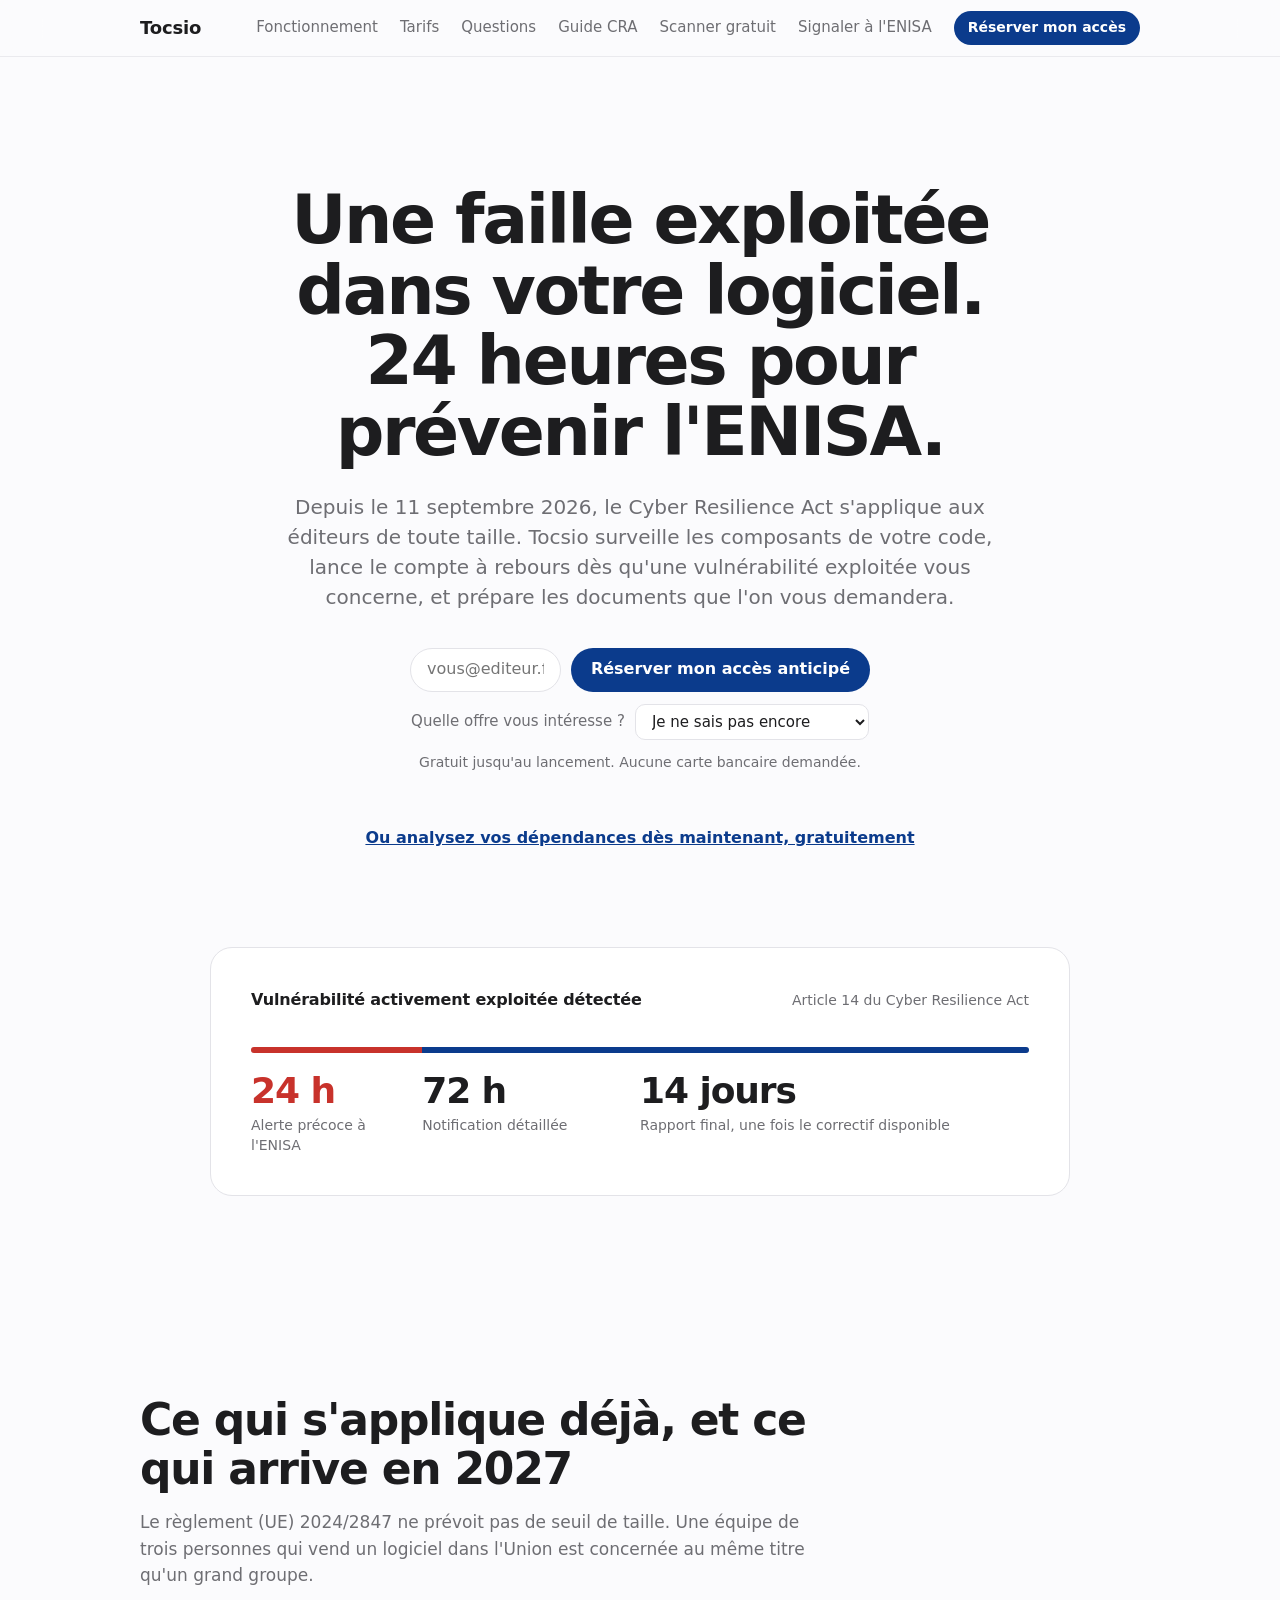
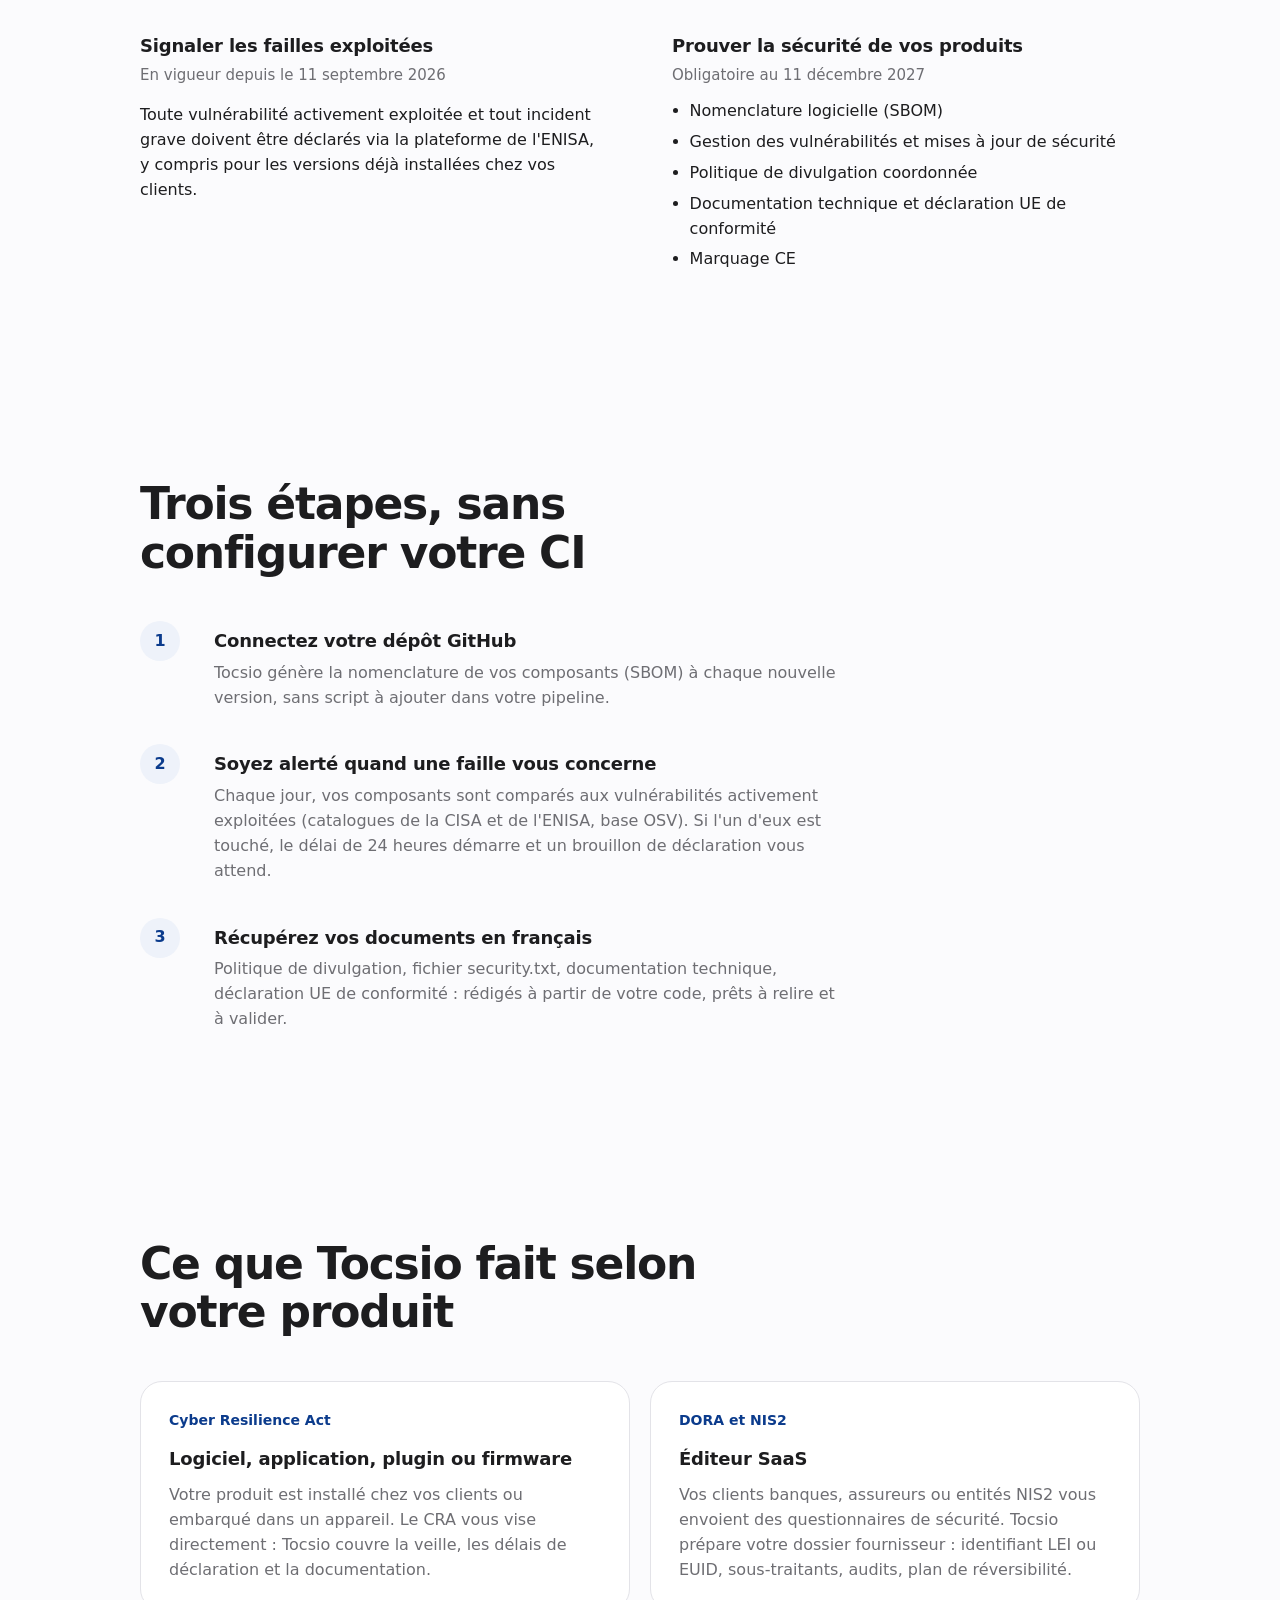
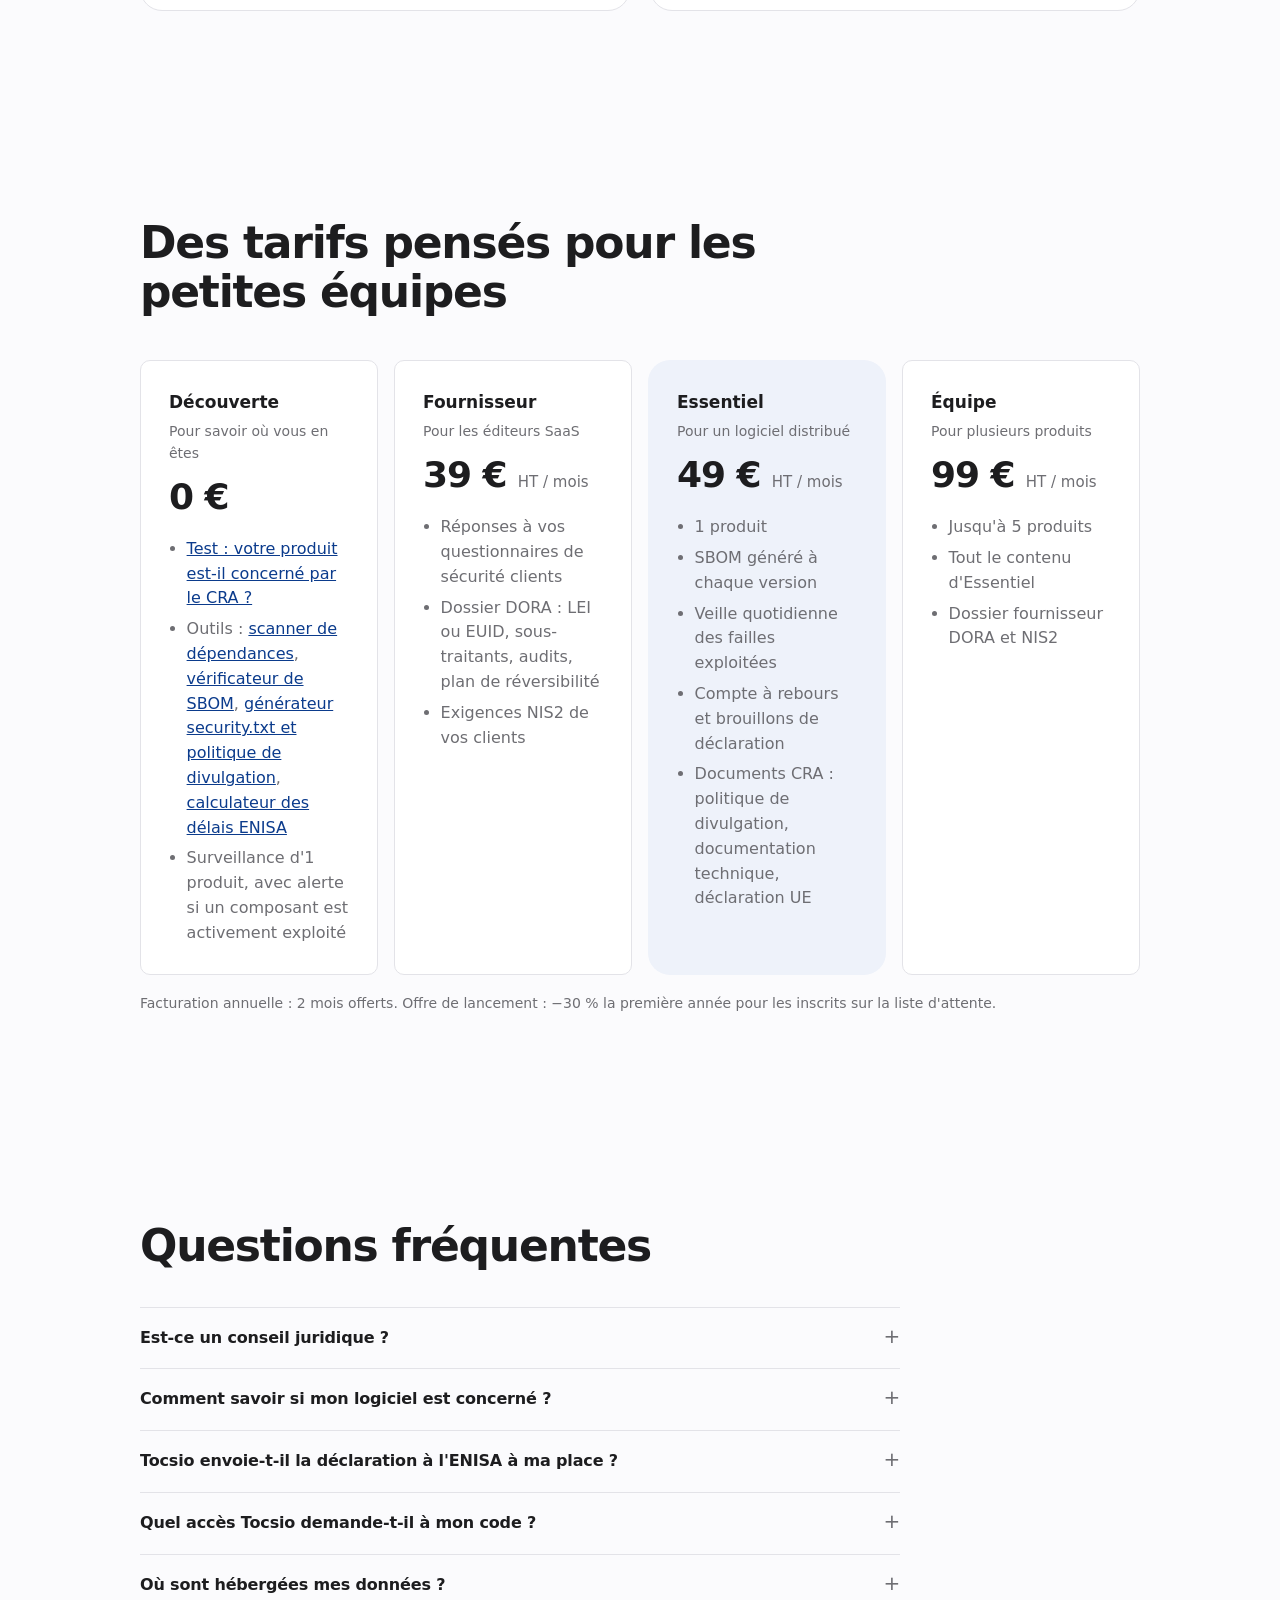
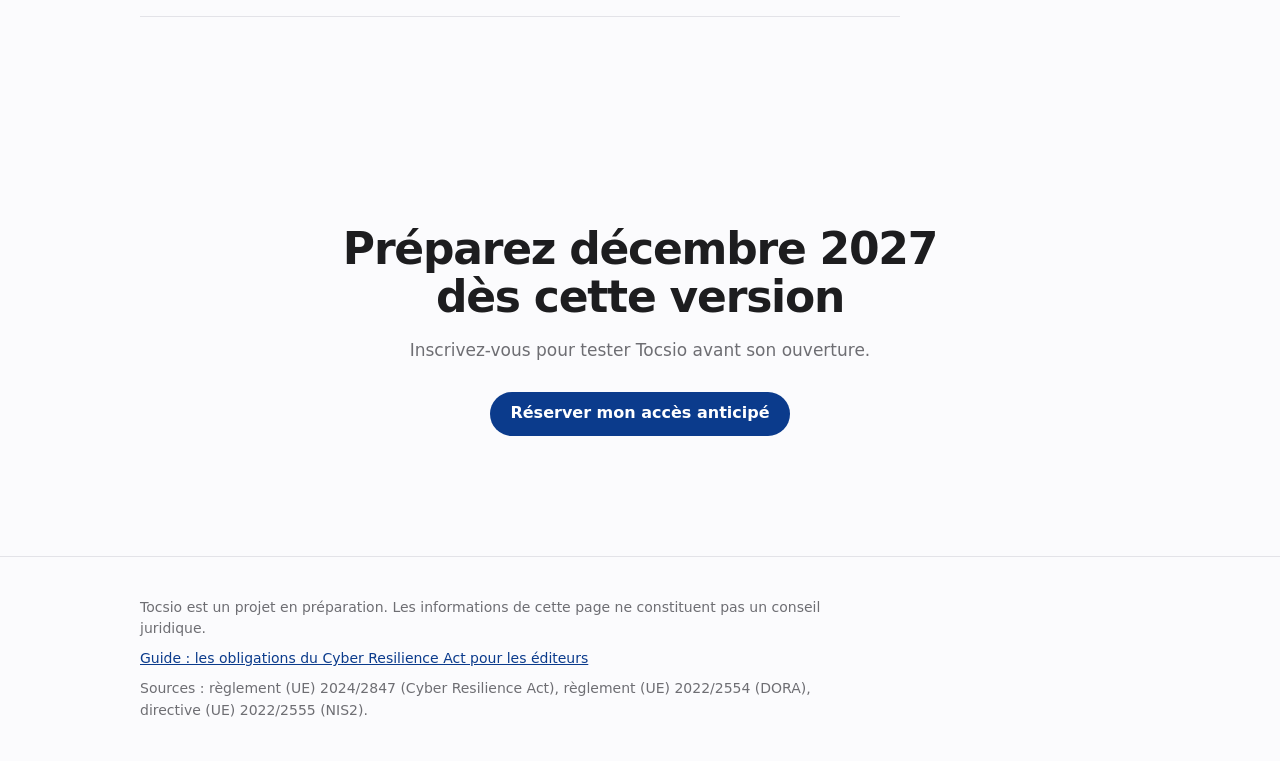
==== commit b2a27636: "Publish free tools: ENISA deadlines, security.txt generator, SBOM checker The self-check now uses th" ====
--- a/index.html
+++ b/index.html
@@ -314,6 +314,7 @@
       <a href="#questions">Questions</a>
       <a href="cyber-resilience-act-editeurs/">Guide CRA</a>
       <a href="scanner/">Scanner gratuit</a>
+      <a href="signaler-enisa/">Signaler à l'ENISA</a>
       <a class="btn btn-small" href="#inscription">Réserver mon accès</a>
     </nav>
   </div>
@@ -432,6 +433,7 @@
           <p class="price">0 €</p>
           <ul>
             <li><a href="test-cra/">Test : votre produit est-il concerné par le CRA ?</a></li>
+            <li>Outils : <a href="scanner/">scanner de dépendances</a>, <a href="verifier-sbom/">vérificateur de SBOM</a>, <a href="generateur-securite/">générateur security.txt et politique de divulgation</a>, <a href="signaler-enisa/">calculateur des délais ENISA</a></li>
             <li>Surveillance d'1 produit, avec alerte si un composant est activement exploité</li>
           </ul>
         </div>
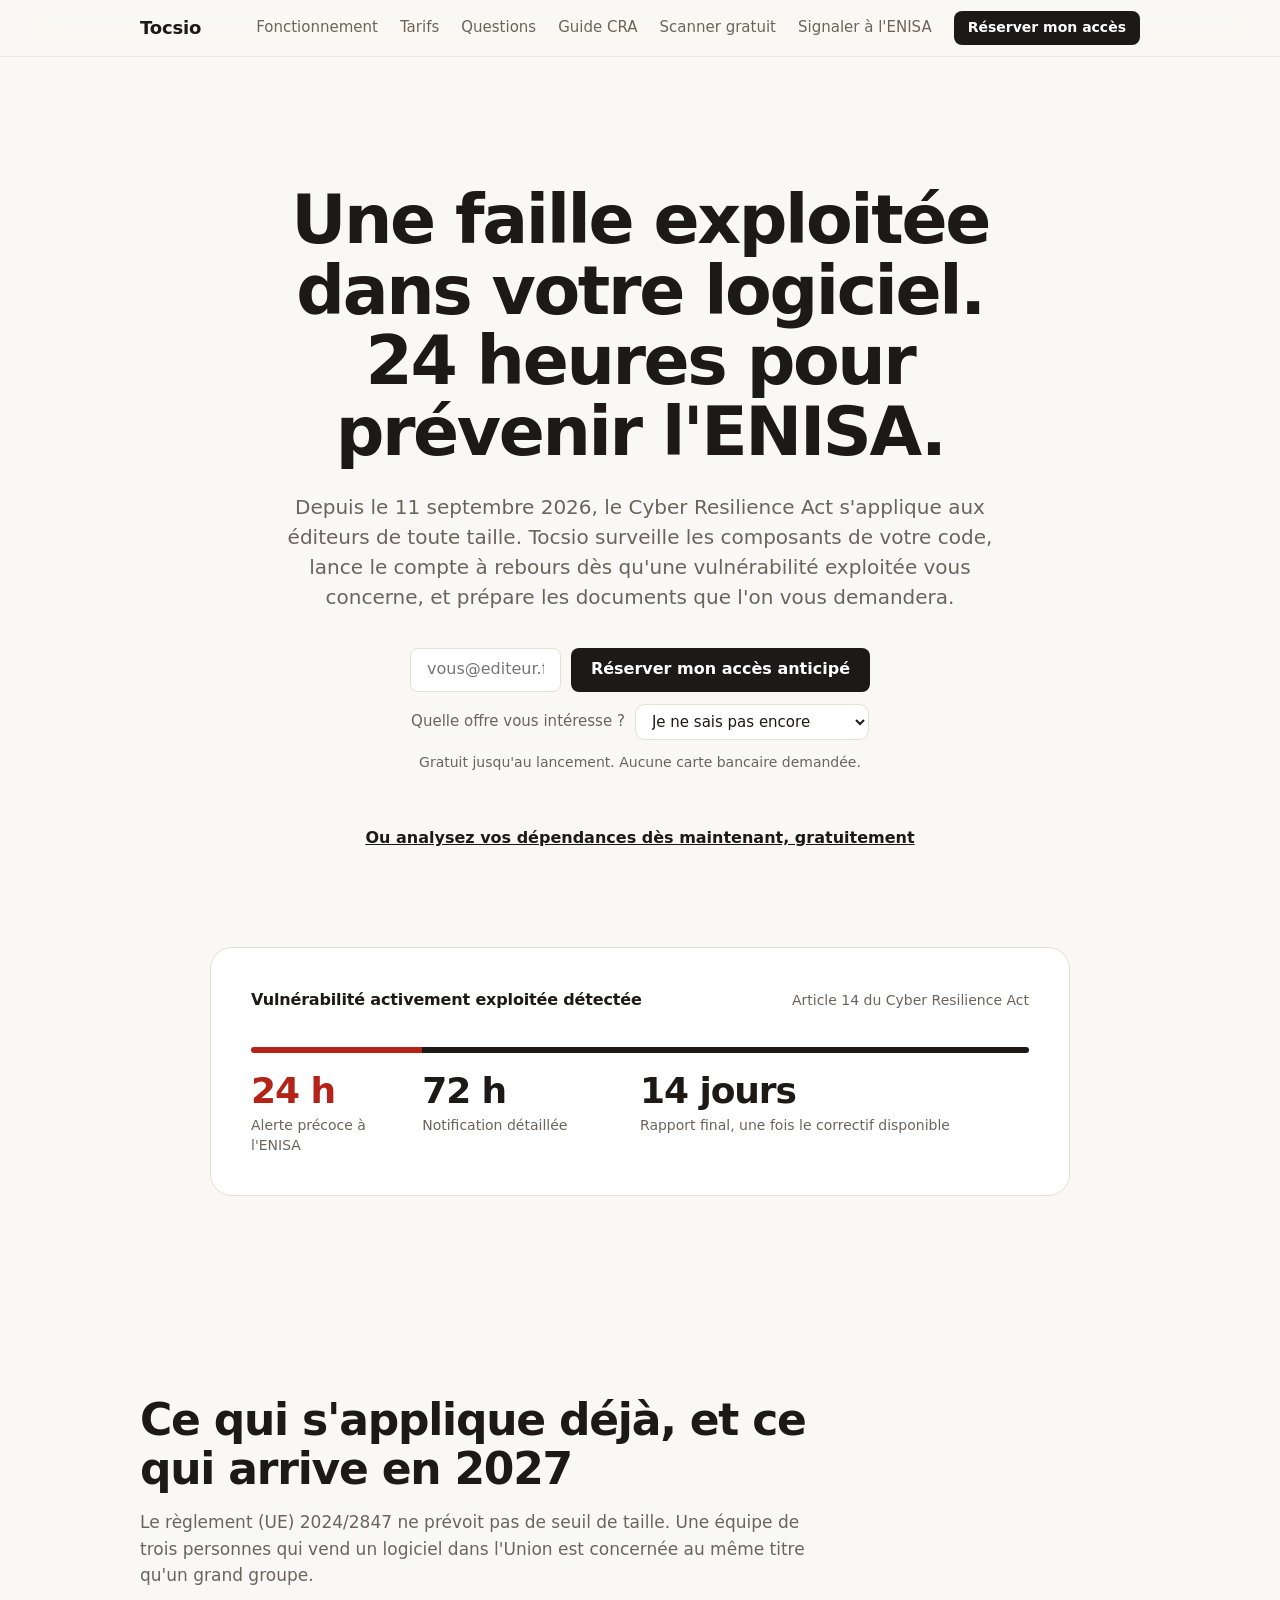
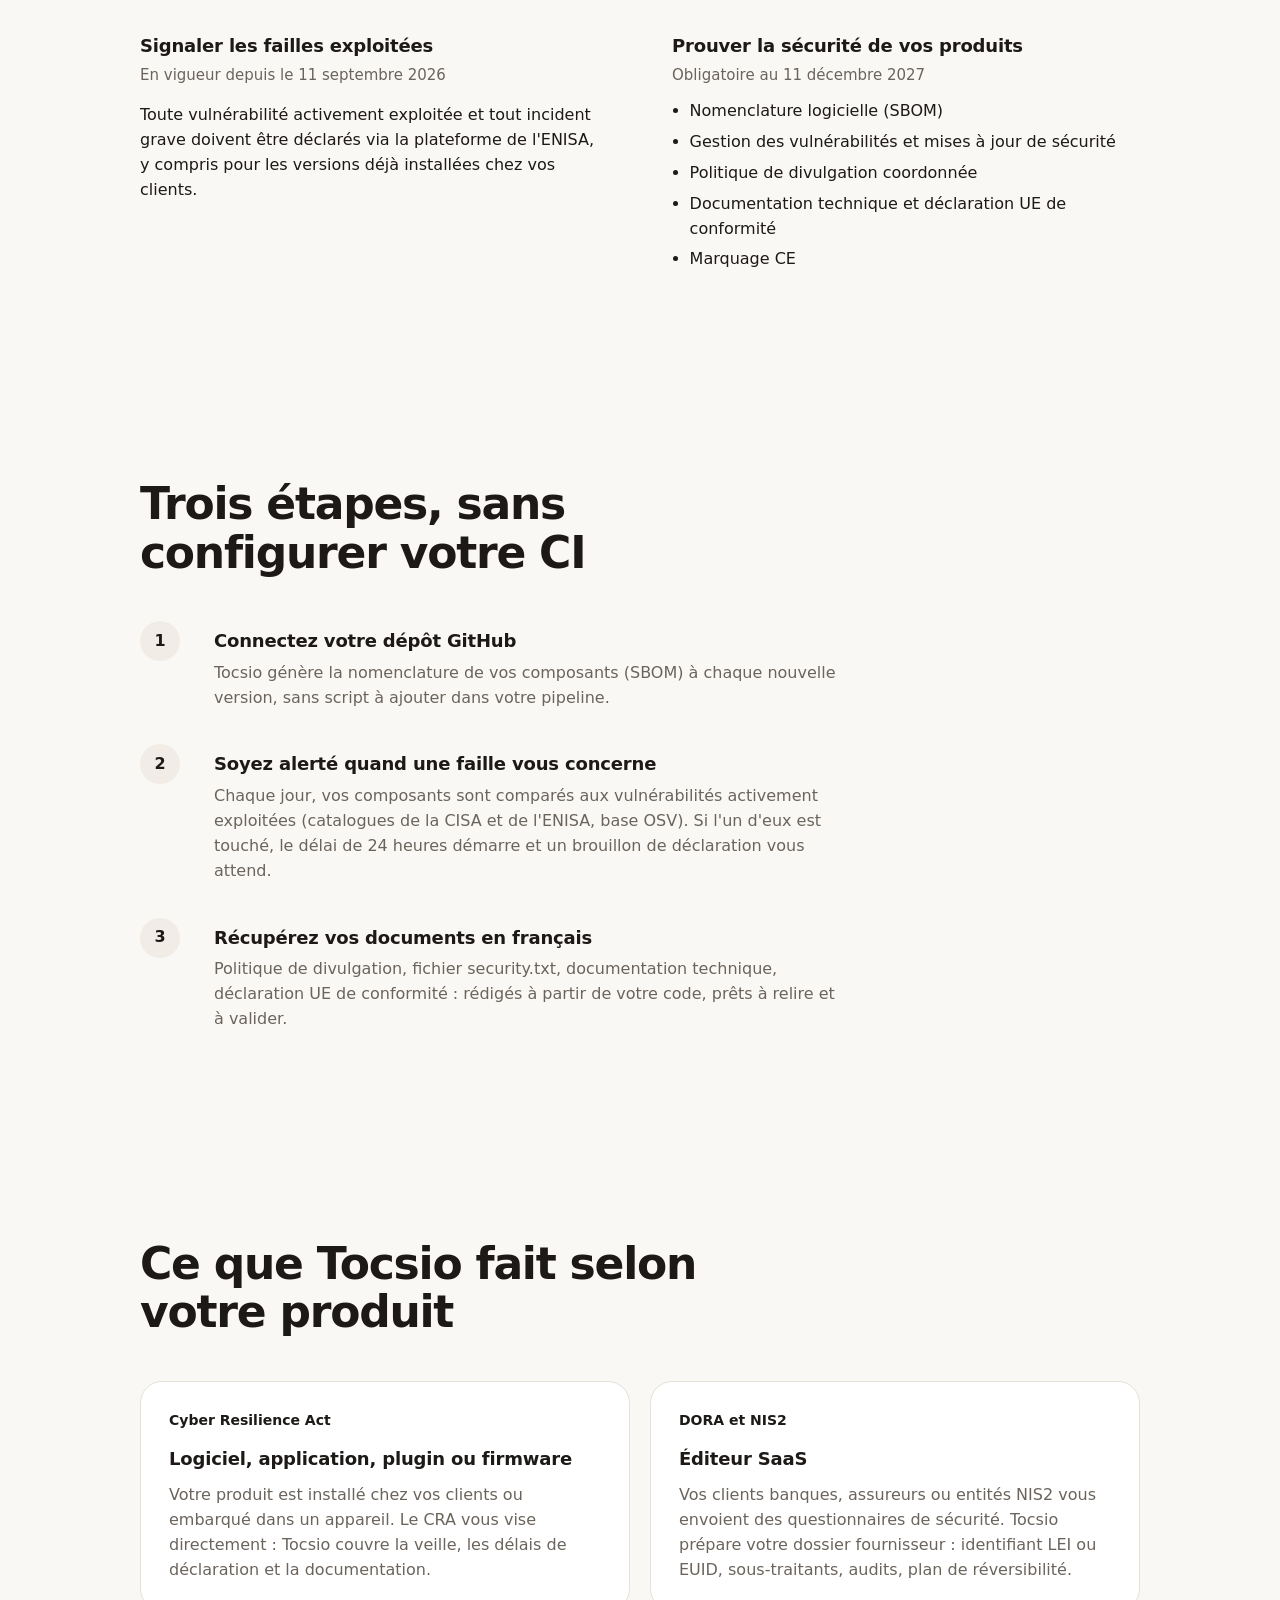
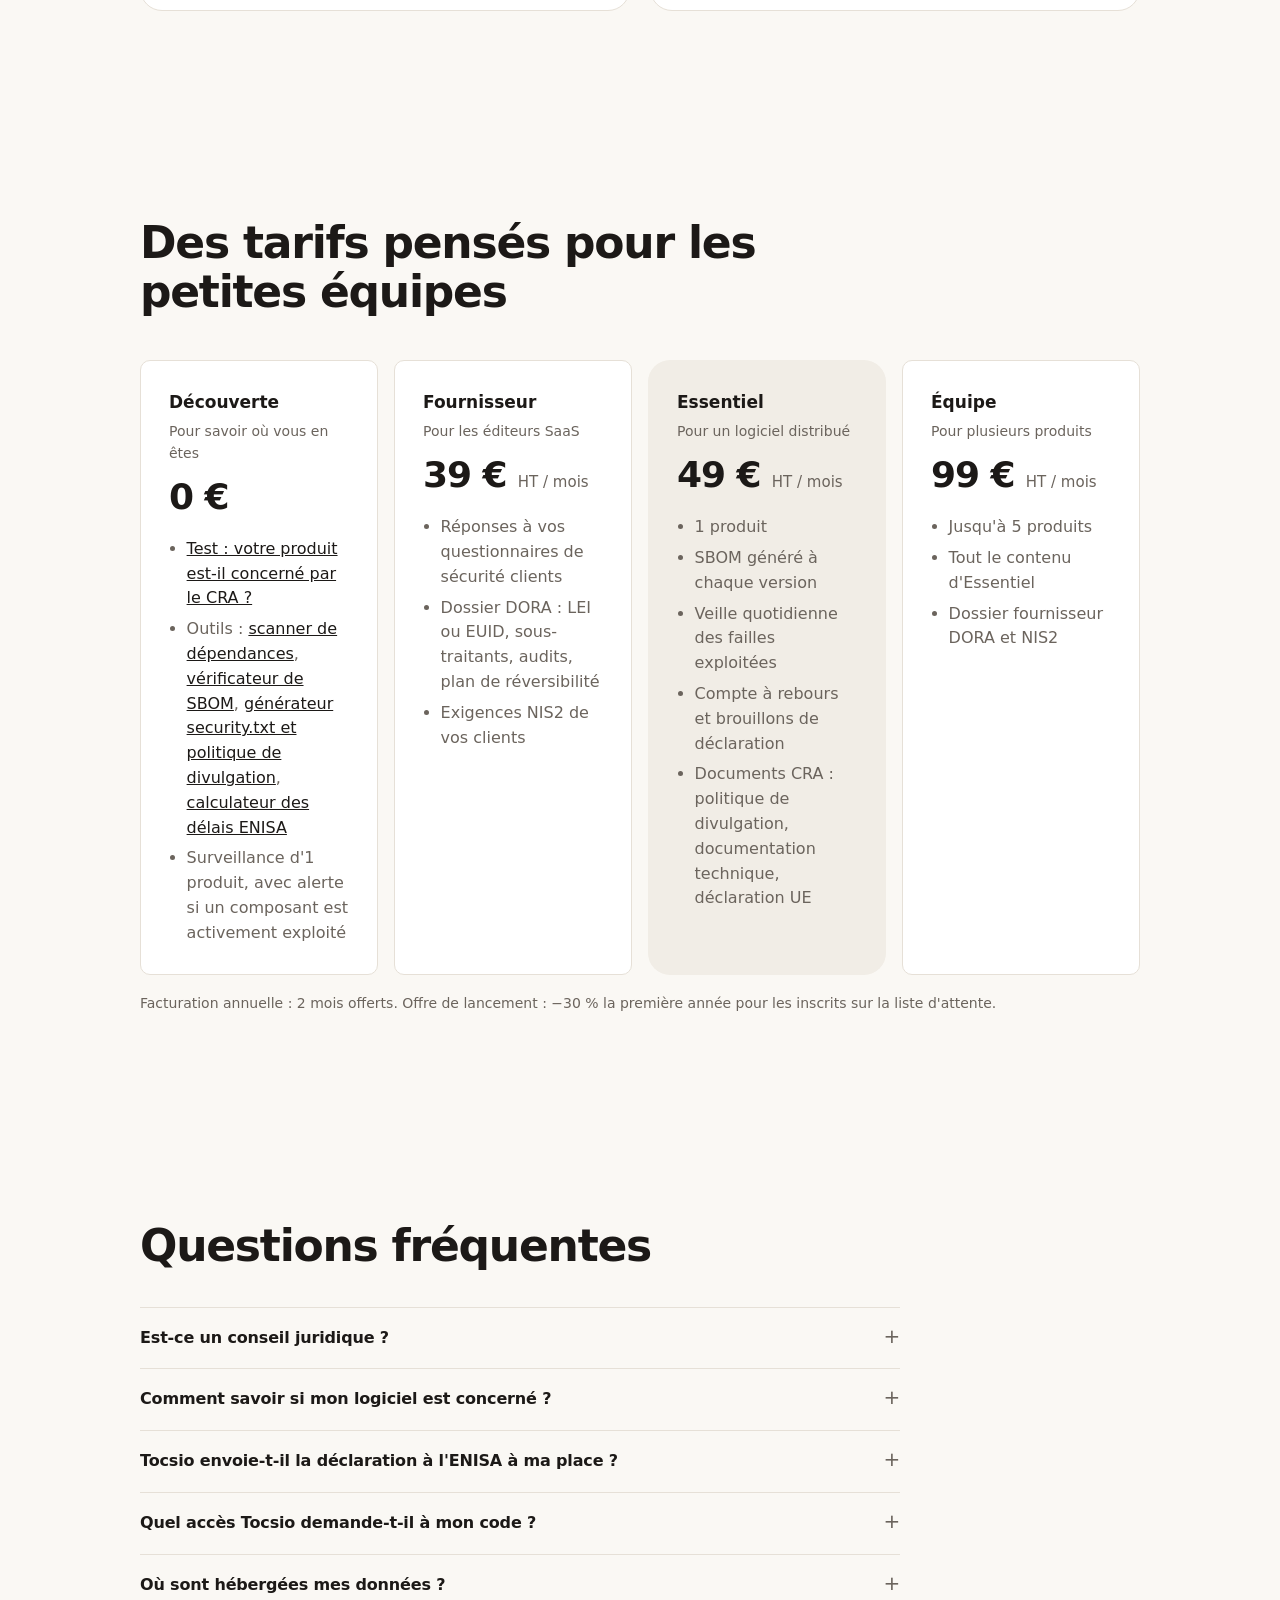
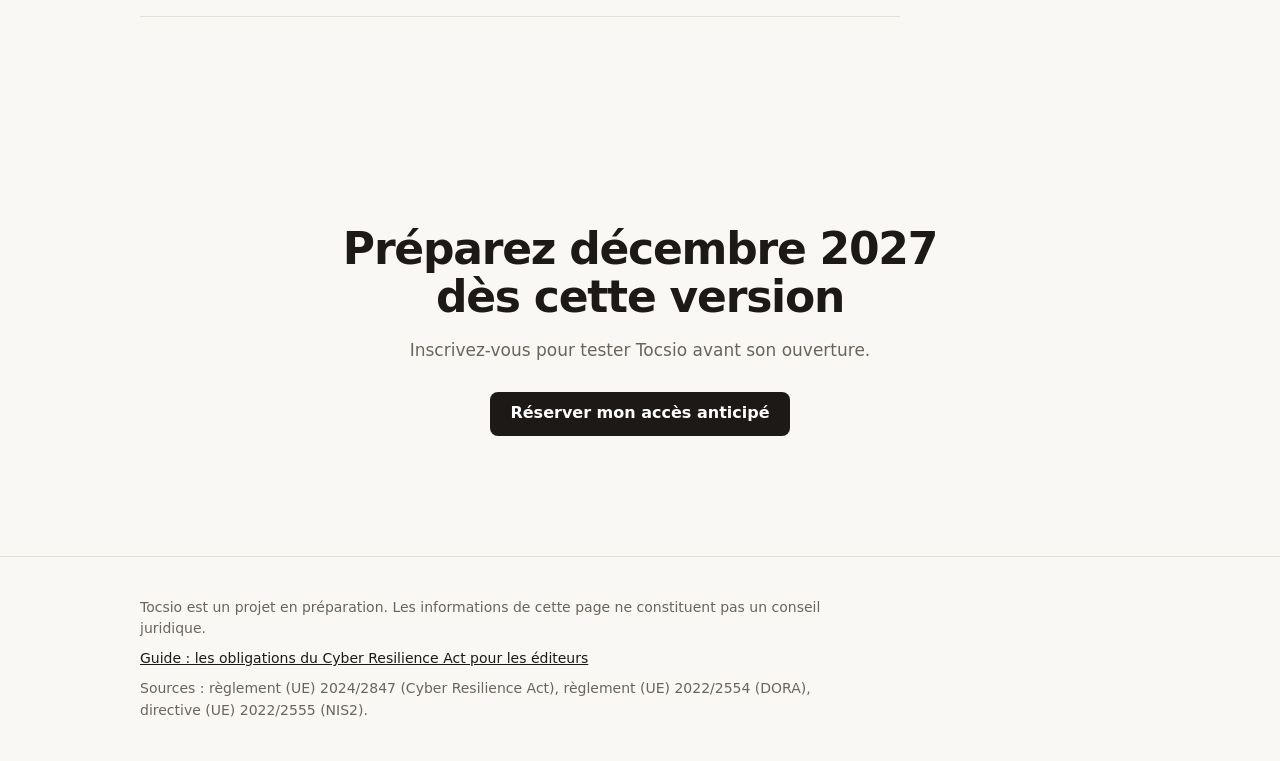
==== commit 711b6dc0: "New look: warm neutrals, near-black accent, readable in light and dark Co-Authored-By: Claude Opus 5" ====
--- a/index.html
+++ b/index.html
@@ -40,7 +40,7 @@
       "name": "Quel accès Tocsio demande-t-il à mon code ?",
       "acceptedAnswer": {
         "@type": "Answer",
-        "text": "Un accès en lecture seule à vos dépôts, via une application GitHub. Il reste actif pour surveiller vos composants à chaque nouvelle version, et vous pouvez le retirer à tout moment depuis GitHub. Pour rédiger votre documentation technique, l'IA de Tocsio analyse votre dépôt. Votre code n'est pas conservé : seuls le SBOM et vos documents sont stockés."
+        "text": "Aucun, si vous préférez : vous pouvez déposer vos fichiers de dépendances ou votre SBOM, ou les envoyer depuis votre intégration continue (GitLab, GitHub Actions ou autre). Sur GitHub, vous pouvez aussi installer l'application Tocsio : un accès en lecture seule à vos dépôts, que vous retirez à tout moment. L'analyse de votre dépôt par l'IA est facultative : elle ne démarre que si vous la demandez. Votre code n'est pas conservé : seuls le SBOM et vos documents sont stockés."
       }
     },
     {
@@ -48,7 +48,7 @@
       "name": "Où sont hébergées mes données ?",
       "acceptedAnswer": {
         "@type": "Answer",
-        "text": "Vos données sont hébergées en France. L'analyse par IA est réalisée dans l'Union européenne, et vos données ne servent pas à entraîner de modèle."
+        "text": "Vos données seront hébergées en France. L'analyse par IA, facultative, est réalisée par Claude (Anthropic) ; pendant la bêta, elle a lieu hors de l'Union européenne, et vos données ne servent pas à entraîner de modèle."
       }
     }
   ]
@@ -56,30 +56,30 @@
 </script>
 <style>
   :root {
-    --paper: #FBFBFD;
+    --paper: #FAF8F4;
     --surface: #FFFFFF;
-    --ink: #1D1D1F;
-    --mute: #6E6E73;
-    --line: #E3E3E8;
-    --blue: #0B3B8C;
-    --blue-soft: #EEF2FA;
-    --signal: #C8322B;
-    --nav: rgba(251, 251, 253, 0.72);
+    --ink: #1C1917;
+    --mute: #6B645D;
+    --line: #E6E0D7;
+    --blue: #1C1917; --on-fill: #FFFFFF;
+    --blue-soft: #F1EDE6;
+    --signal: #B42318;
+    --nav: rgba(250, 248, 244, 0.8);
     --radius-lg: 22px;
     --radius-sm: 10px;
     color-scheme: light;
   }
   @media (prefers-color-scheme: dark) {
     :root {
-      --paper: #0F1012;
-      --surface: #17181B;
-      --ink: #F5F5F7;
-      --mute: #A1A1A6;
-      --line: #2C2D31;
-      --blue: #7FA6F0;
-      --blue-soft: #18213A;
-      --signal: #FF6B5E;
-      --nav: rgba(15, 16, 18, 0.72);
+      --paper: #141210;
+      --surface: #1C1A17;
+      --ink: #F5F3EF;
+      --mute: #AAA29A;
+      --line: #2E2A25;
+      --blue: #F5F3EF; --on-fill: #141210;
+      --blue-soft: #24211D;
+      --signal: #FF8A7A;
+      --nav: rgba(20, 18, 16, 0.8);
       color-scheme: dark;
     }
   }
@@ -114,9 +114,9 @@
   .nav-inner { display: flex; align-items: center; justify-content: space-between; gap: 16px; height: 56px; }
   .brand { font-weight: 650; font-size: 1.125rem; letter-spacing: -0.01em; color: var(--ink); text-decoration: none; }
   .nav-links { display: flex; align-items: center; gap: 22px; font-size: 0.9375rem; }
-  .nav-links a { color: var(--mute); text-decoration: none; }
+  .nav-links a { color: var(--mute); text-decoration: none; white-space: nowrap; }
   .nav-links a:hover { color: var(--ink); }
-  .nav-links .btn { color: #fff; }
+  .nav-links .btn { color: var(--on-fill); }
 
   .btn {
     display: inline-flex;
@@ -125,9 +125,9 @@
     min-height: 44px;
     padding: 0 20px;
     border: 0;
-    border-radius: 999px;
+    border-radius: 8px;
     background: var(--blue);
-    color: #fff;
+    color: var(--on-fill);
     font: inherit;
     font-weight: 600;
     text-decoration: none;
@@ -137,7 +137,7 @@
   .btn:hover { opacity: 0.92; }
   .btn:active { transform: scale(0.97); }
   .btn-small { min-height: 34px; padding: 0 14px; font-size: 0.875rem; }
-  @media (prefers-color-scheme: dark) { .btn, .nav-links .btn { color: #0F1012; } }
+  @media (prefers-color-scheme: dark) { .btn, .nav-links .btn { color: var(--on-fill); } }
 
   /* Hero */
   .hero { padding-block: clamp(64px, 11vw, 128px) clamp(48px, 8vw, 96px); text-align: center; }
@@ -166,7 +166,7 @@
     min-height: 44px;
     padding: 0 16px;
     border: 1px solid var(--line);
-    border-radius: 999px;
+    border-radius: 8px;
     background: var(--surface);
     color: var(--ink);
     font: inherit;
@@ -291,7 +291,8 @@
   footer p { margin: 0; max-width: 80ch; }
   footer p + p { margin-top: 8px; }
 
-  @media (max-width: 560px) { .nav-links a:not(.btn) { display: none; } }
+  @media (max-width: 1000px) { .nav-links a[href^="#"]:not(.btn) { display: none; } }
+  @media (max-width: 760px) { .nav-links a:not(.btn) { display: none; } }
 
   @media (prefers-reduced-motion: reduce) {
     html { scroll-behavior: auto; }
@@ -492,12 +493,12 @@
         </details>
         <details>
           <summary>Quel accès Tocsio demande-t-il à mon code ?</summary>
-          <p>Un accès en lecture seule à vos dépôts, via une application GitHub. Il reste actif pour surveiller vos composants à chaque nouvelle version, et vous pouvez le retirer à tout moment depuis GitHub.</p>
-          <p>Pour rédiger votre documentation technique, l'IA de Tocsio analyse votre dépôt. Votre code n'est pas conservé : seuls le SBOM et vos documents sont stockés.</p>
+          <p>Aucun, si vous préférez : vous pouvez déposer vos fichiers de dépendances ou votre SBOM, ou les envoyer depuis votre intégration continue (GitLab, GitHub Actions ou autre). Sur GitHub, vous pouvez aussi installer l'application Tocsio : un accès en lecture seule à vos dépôts, que vous retirez à tout moment.</p>
+          <p>L'analyse de votre dépôt par l'IA est facultative : elle ne démarre que si vous la demandez. Votre code n'est pas conservé : seuls le SBOM et vos documents sont stockés.</p>
         </details>
         <details>
           <summary>Où sont hébergées mes données ?</summary>
-          <p>Vos données sont hébergées en France. L'analyse par IA est réalisée dans l'Union européenne, et vos données ne servent pas à entraîner de modèle.</p>
+          <p>Vos données seront hébergées en France. L'analyse par IA, facultative, est réalisée par Claude (Anthropic) ; pendant la bêta, elle a lieu hors de l'Union européenne, et vos données ne servent pas à entraîner de modèle.</p>
         </details>
       </div>
     </div>
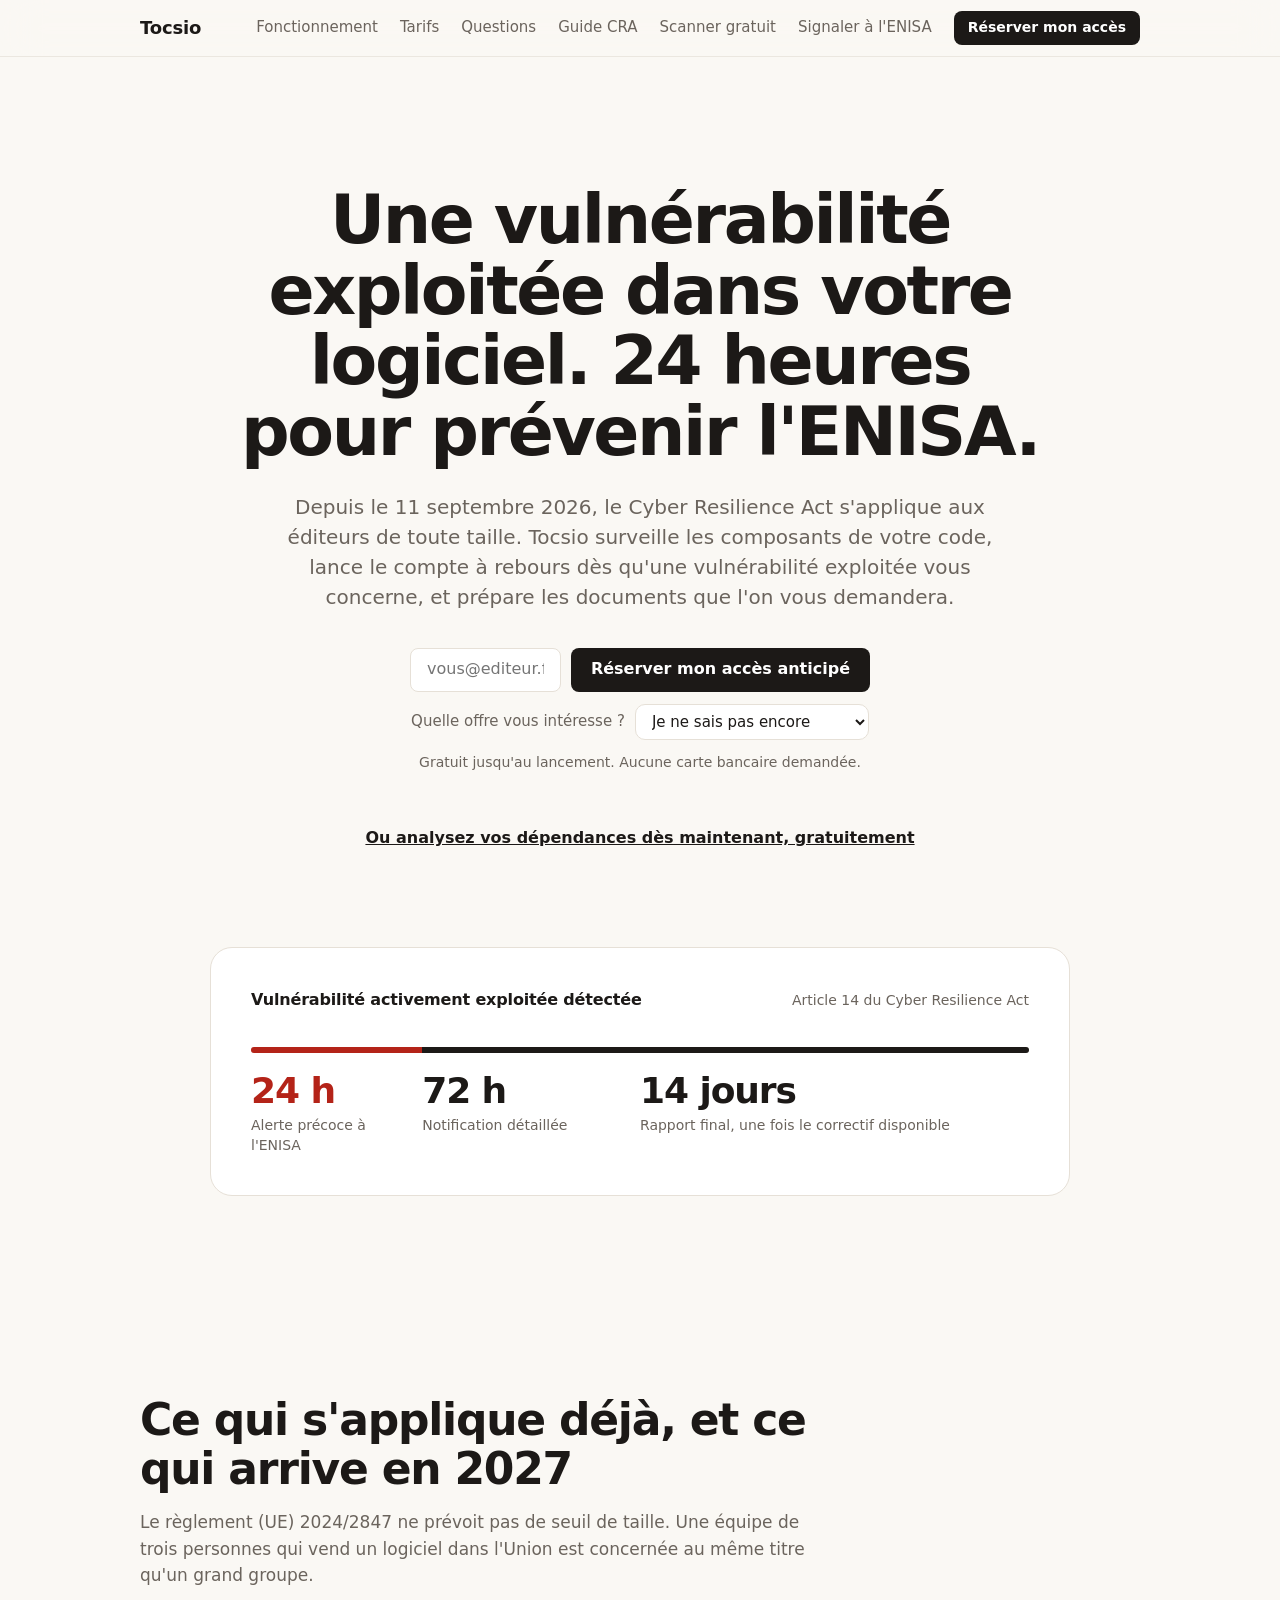
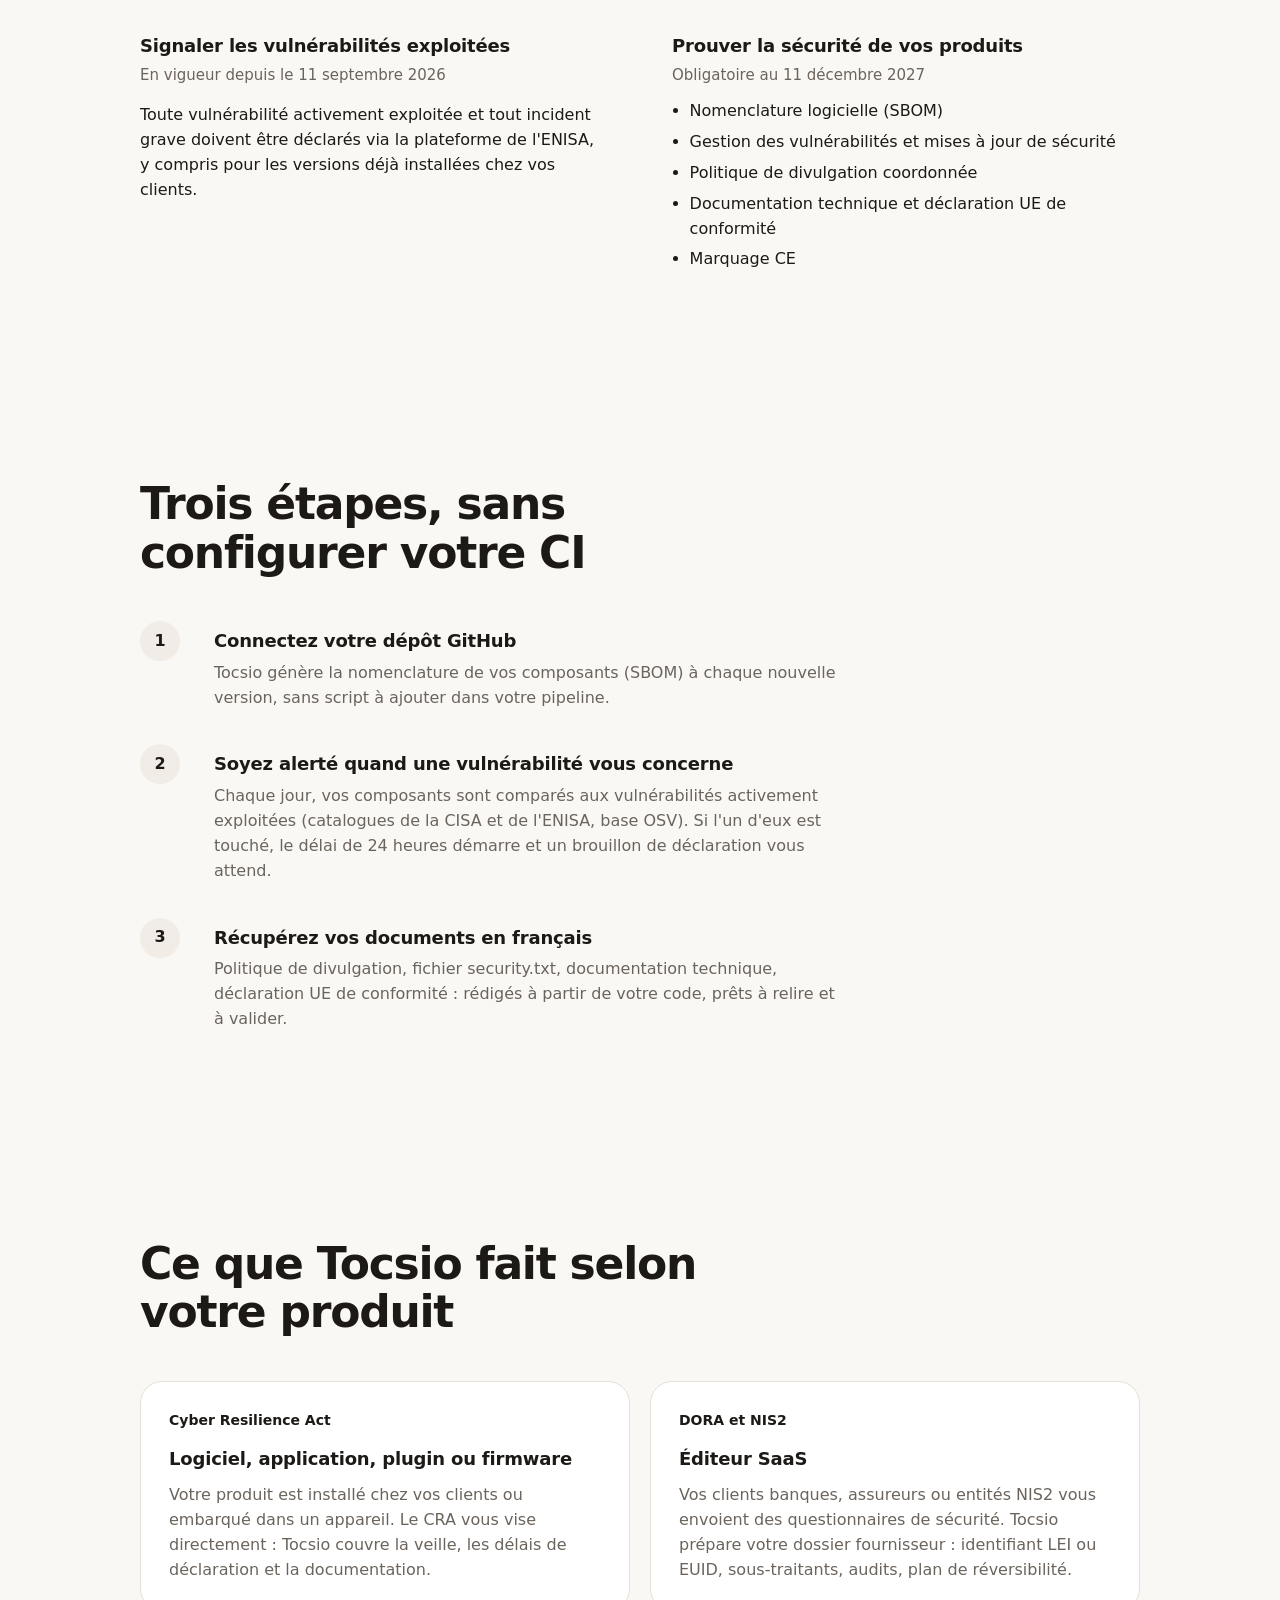
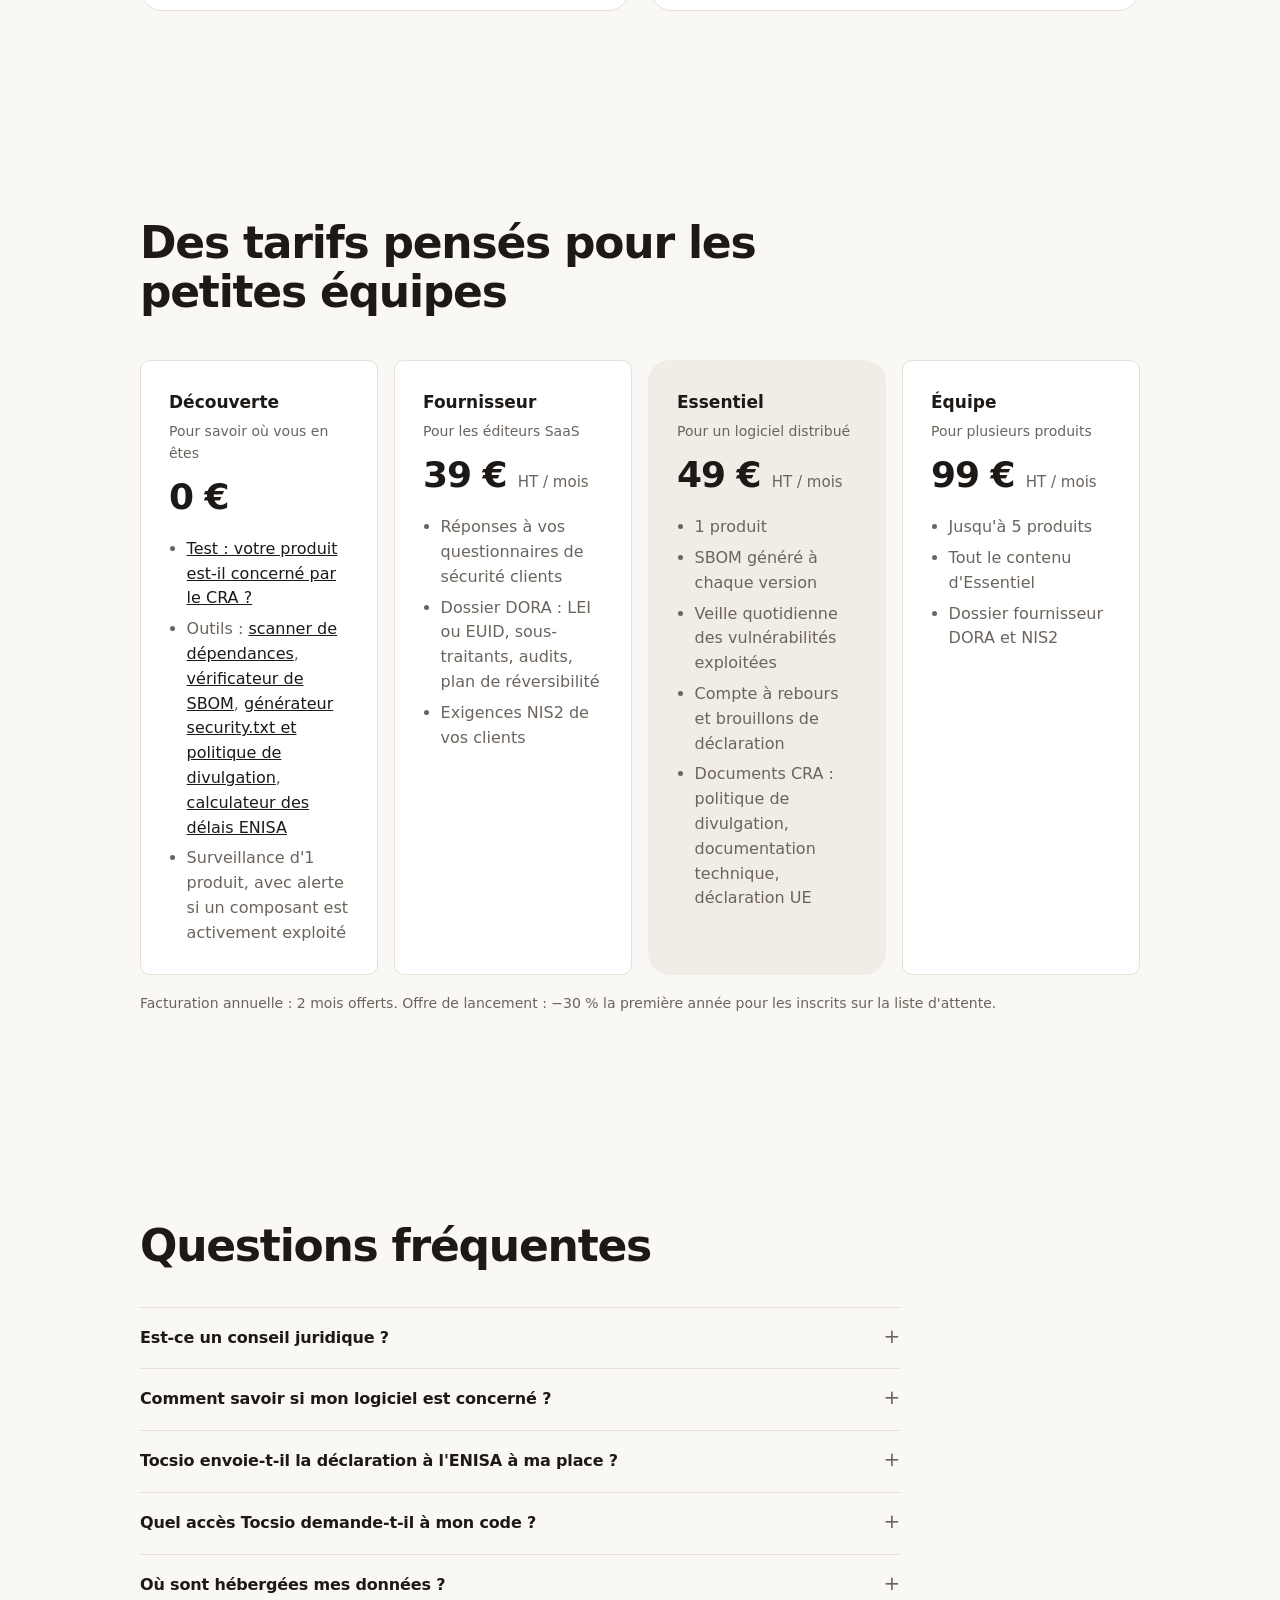
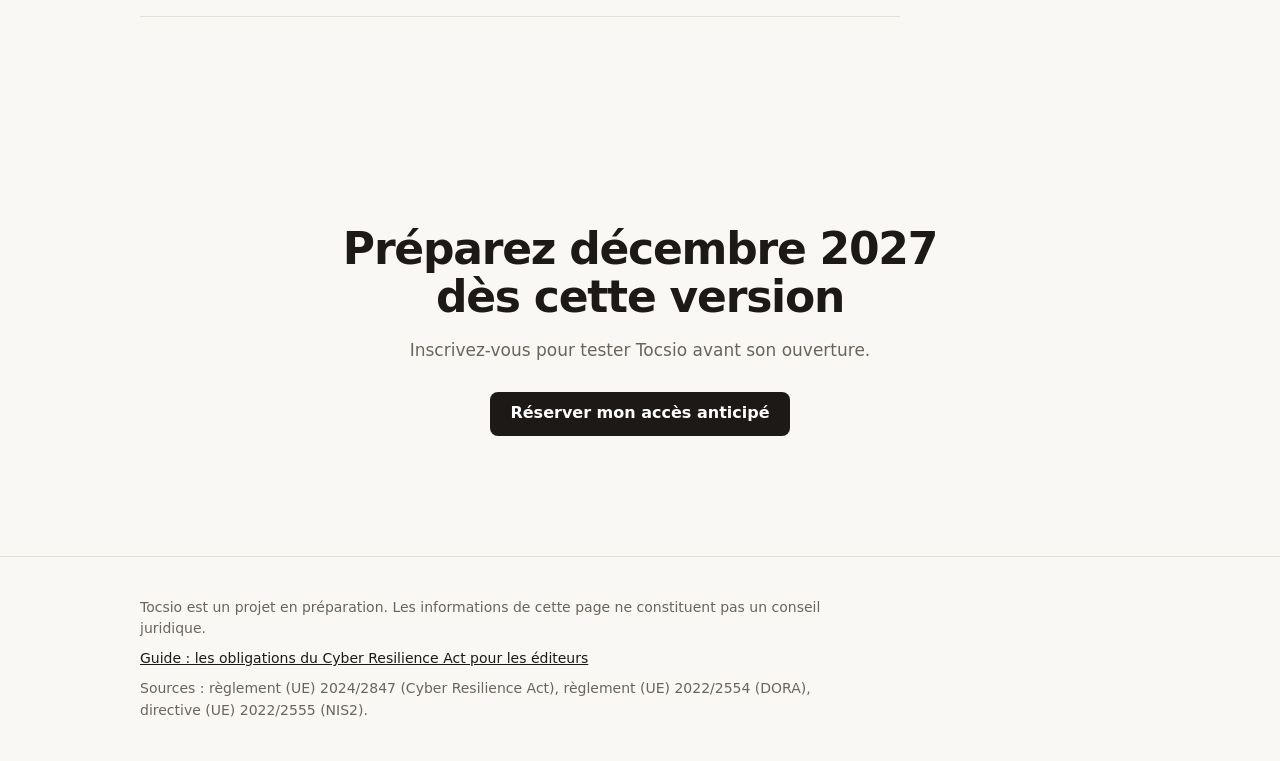
==== commit 14689ab2: "Say vulnérabilité, not faille Co-Authored-By: Claude Opus 5.5 <noreply@anthropic.com> Claude-Session" ====
--- a/index.html
+++ b/index.html
@@ -323,7 +323,7 @@
 
 <main>
   <div class="wrap hero">
-    <h1>Une faille exploitée dans votre logiciel. 24&nbsp;heures pour prévenir l'ENISA.</h1>
+    <h1>Une vulnérabilité exploitée dans votre logiciel. 24&nbsp;heures pour prévenir l'ENISA.</h1>
     <p class="lede">Depuis le 11&nbsp;septembre 2026, le Cyber Resilience Act s'applique aux éditeurs de toute taille. Tocsio surveille les composants de votre code, lance le compte à rebours dès qu'une vulnérabilité exploitée vous concerne, et prépare les documents que l'on vous demandera.</p>
 
     <form class="signup" id="inscription" novalidate>
@@ -367,7 +367,7 @@
       <p class="section-intro">Le règlement (UE) 2024/2847 ne prévoit pas de seuil de taille. Une équipe de trois personnes qui vend un logiciel dans l'Union est concernée au même titre qu'un grand groupe.</p>
       <div class="law">
         <div>
-          <h3>Signaler les failles exploitées</h3>
+          <h3>Signaler les vulnérabilités exploitées</h3>
           <p class="when">En vigueur depuis le 11 septembre 2026</p>
           <p>Toute vulnérabilité activement exploitée et tout incident grave doivent être déclarés via la plateforme de l'ENISA, y compris pour les versions déjà installées chez vos clients.</p>
         </div>
@@ -395,7 +395,7 @@
           <p>Tocsio génère la nomenclature de vos composants (SBOM) à chaque nouvelle version, sans script à ajouter dans votre pipeline.</p>
         </li>
         <li>
-          <h3>Soyez alerté quand une faille vous concerne</h3>
+          <h3>Soyez alerté quand une vulnérabilité vous concerne</h3>
           <p>Chaque jour, vos composants sont comparés aux vulnérabilités activement exploitées (catalogues de la CISA et de l'ENISA, base OSV). Si l'un d'eux est touché, le délai de 24 heures démarre et un brouillon de déclaration vous attend.</p>
         </li>
         <li>
@@ -455,7 +455,7 @@
           <ul>
             <li>1 produit</li>
             <li>SBOM généré à chaque version</li>
-            <li>Veille quotidienne des failles exploitées</li>
+            <li>Veille quotidienne des vulnérabilités exploitées</li>
             <li>Compte à rebours et brouillons de déclaration</li>
             <li>Documents CRA : politique de divulgation, documentation technique, déclaration UE</li>
           </ul>
